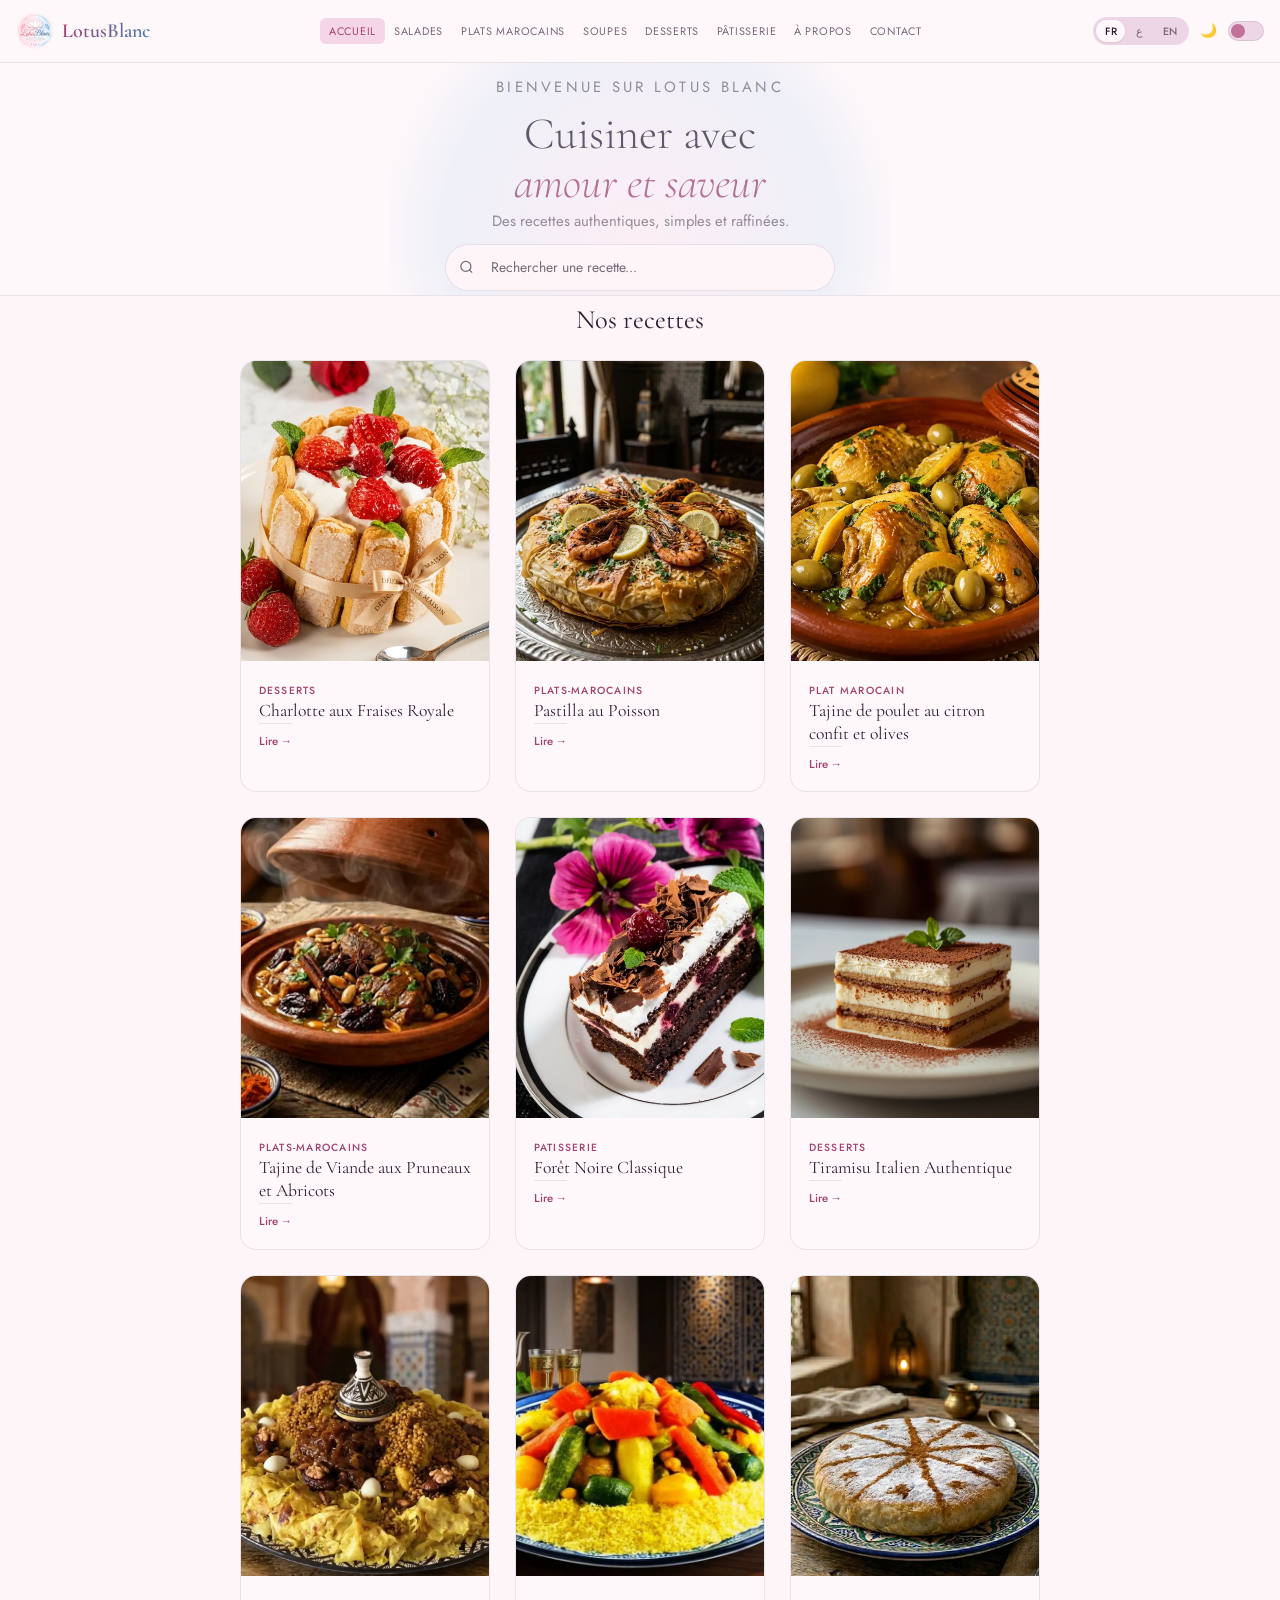
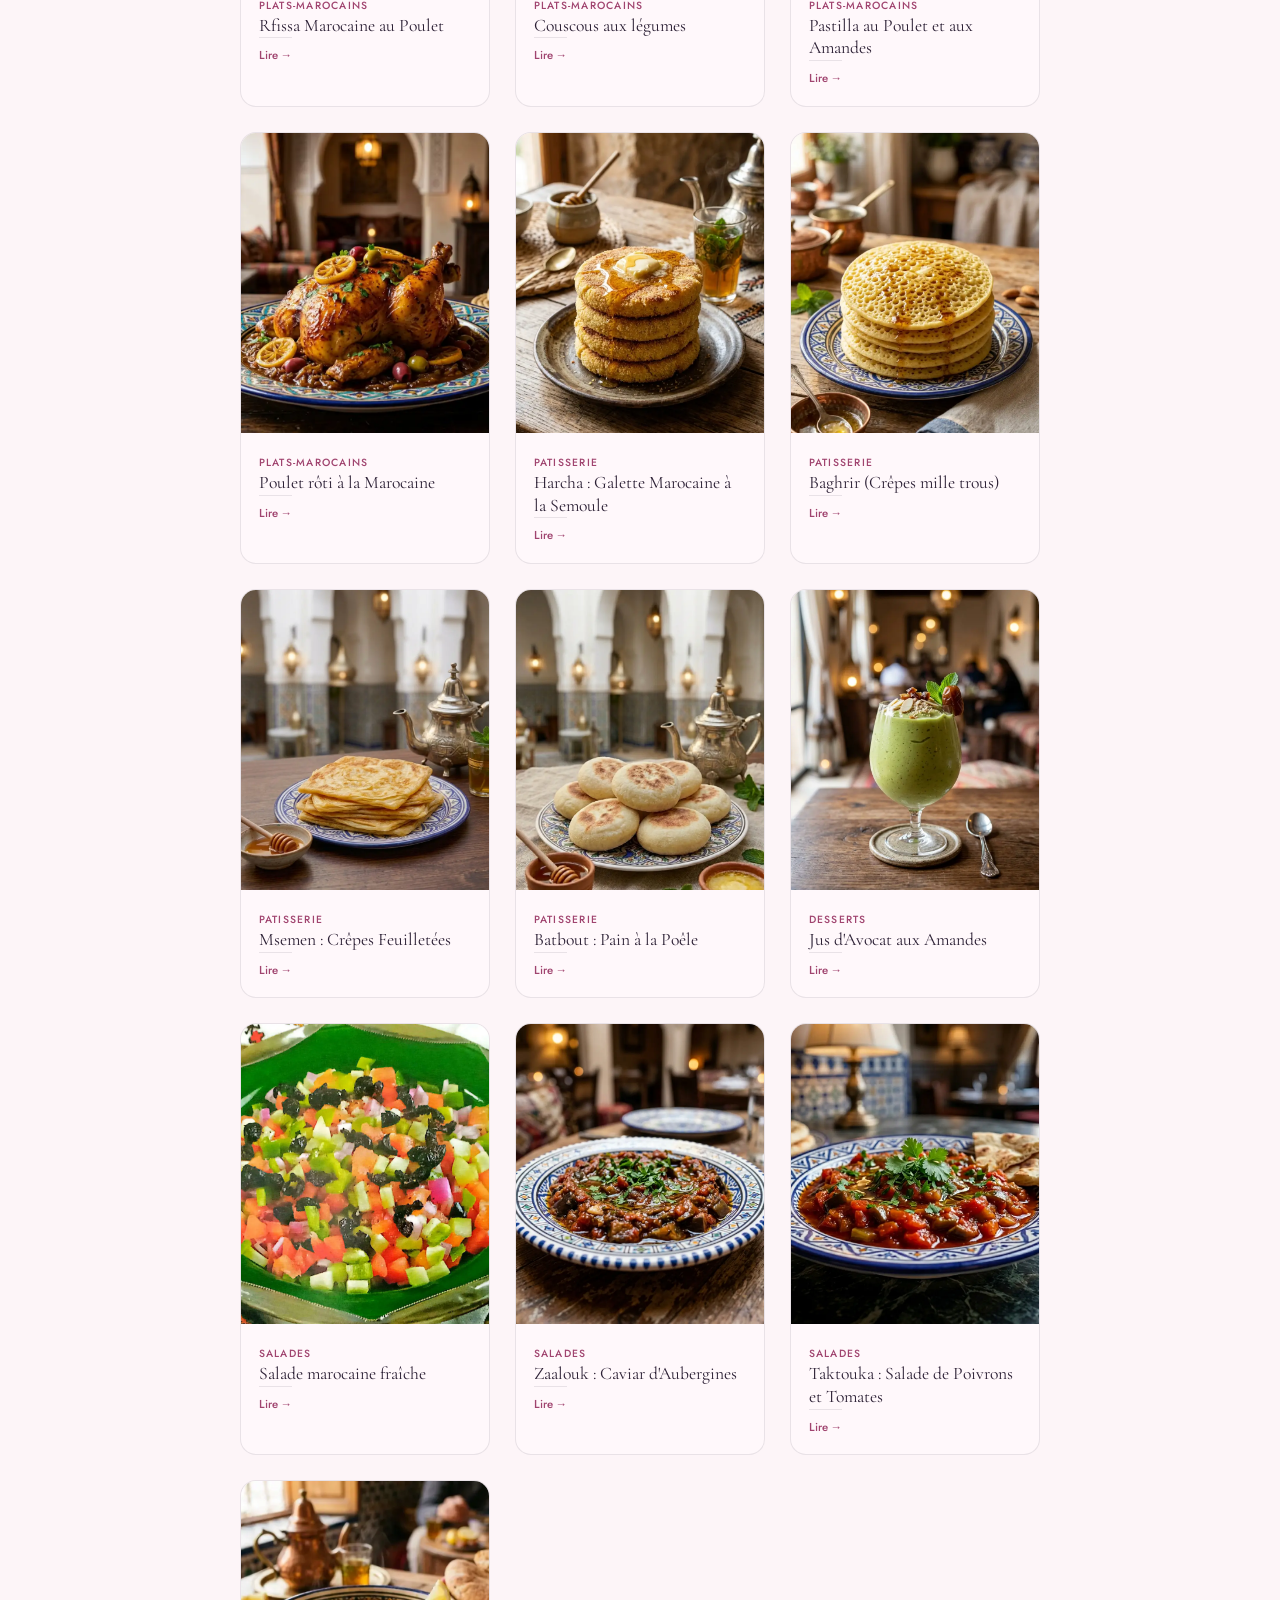
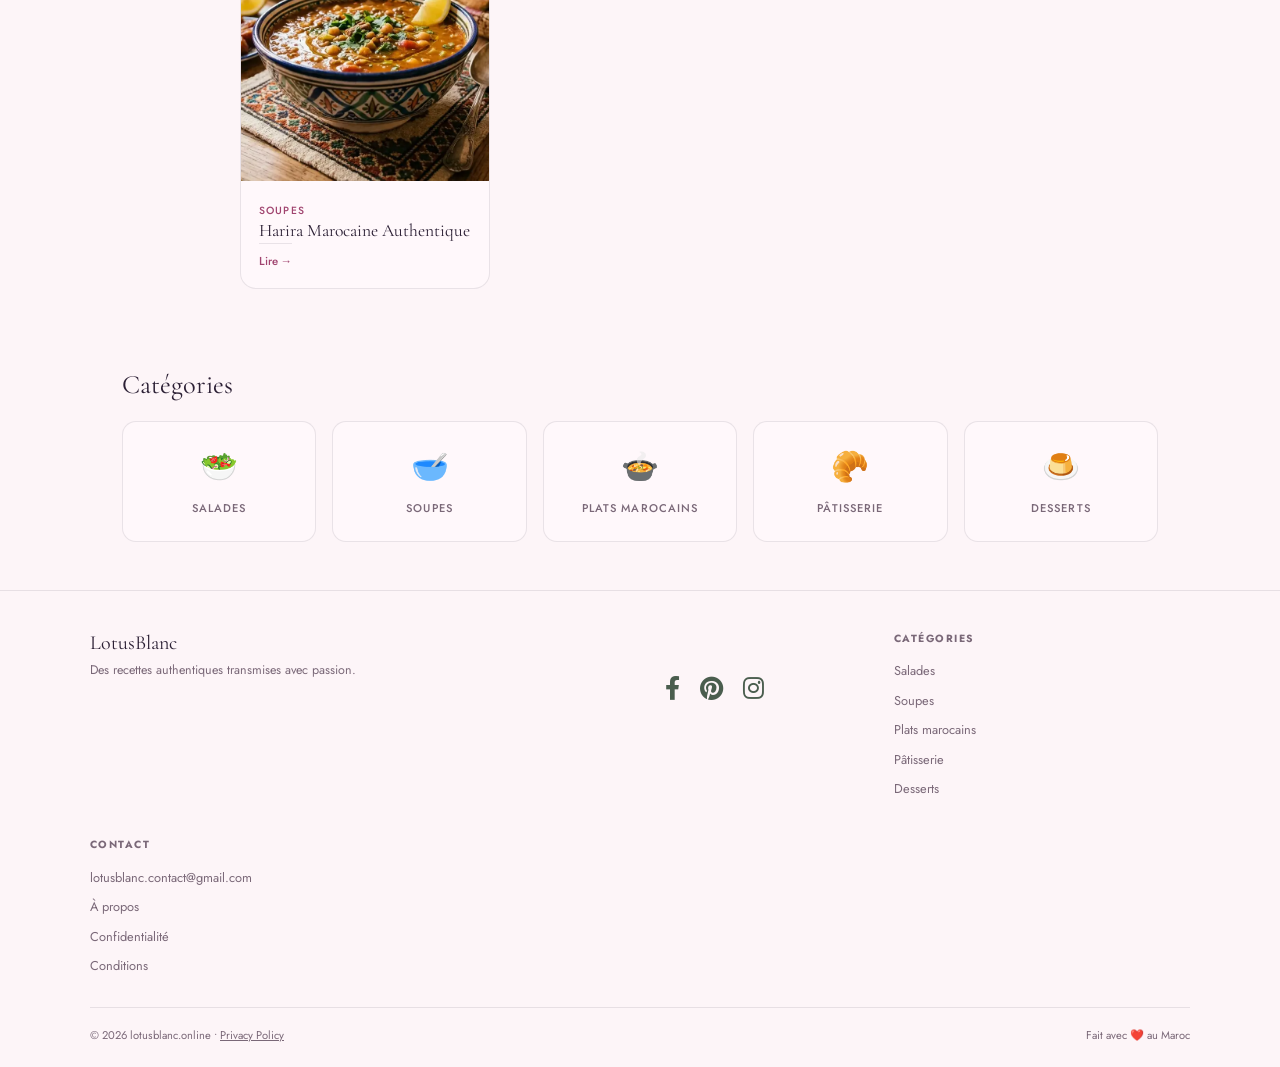
==== index.html @ 6f149c93 "Update index.html" ====
<!DOCTYPE html>
<html lang="fr" data-theme="light" dir="ltr">
<head>
    <meta charset="UTF-8"/>
    <meta name="viewport" content="width=device-width, initial-scale=1.0"/>
    <script async src="https://pagead2.googlesyndication.com/pagead/js/adsbygoogle.js?client=ca-pub-3397433681970345"
     crossorigin="anonymous"></script>
    <title>Recettes Marocaines — Lotus Blanc</title>
    <meta name="google-site-verification" content="aPFOJTKQvkj1MSSjcroBan4xgwFbmGJDCRDD2Rv46A0" />
     <meta name="facebook-domain-verification" content="nqd4lw0if4elaslecgtk9gpojhpq72" />
   
    <meta name="p:domain_verify" content="af4a4e0e0920bd1a32e67c95ecd6333c"/>
    <meta name="description" content="Découvrez les meilleures recettes marocaines et internationales sur Lotus Blanc. Des pâtisseries fines, des plats traditionnels et des desserts gourmands étape par étape."/>
    <meta name="robots" content="index, follow"/>
    <link rel="canonical" href="https://lotusblanc.online/"/>

    <link rel="stylesheet" href="https://cdnjs.cloudflare.com/ajax/libs/font-awesome/6.0.0/css/all.min.css">
    <link href="https://fonts.googleapis.com/css2?family=Cormorant+Garamond:ital,wght@0,300;0,400;0,600;1,300;1,400&family=Jost:wght@300;400;500&display=swap" rel="stylesheet">

    <style>
@import url('https://fonts.googleapis.com/css2?family=Cormorant+Garamond:ital,wght@0,300;0,400;0,600;1,300;1,400&family=Jost:wght@300;400;500&display=swap');
/* 2. كود الـ Scrollbar (زيدي هاد الجزء هنا) */
::-webkit-scrollbar {
    width: 10px;
}

::-webkit-scrollbar-track {
    background: #FDF5F8; /* استعملت اللون الكريمي مباشرة */
}

::-webkit-scrollbar-thumb {
    background: #F5D6E6; /* لون الـ sage-light الوردي */
    border-radius: 10px;
    border: 2px solid #FDF5F8;
}

::-webkit-scrollbar-thumb:hover {
    background: #C0729A; /* لون الـ sage الوردي ملي كنقيسوه */
}
        
.articles-grid {
    display: grid !important;
    /* كيجيب العناصر لوسط السطر */
    justify-content: center !important; 
    
    /* كيخلي الوصفات ياخدو قياس محدد (مثلا 250px) ومايفوتوهش */
    grid-template-columns: repeat(auto-fit, 250px) !important; 
    
    gap: 25px !important;
    max-width: 1200px !important;
    margin: 40px auto !important;
    padding: 0 20px !important;
}

/* ضروري توحدي قياس الصور باش ما تجيش وحدة كبر من وحدة وتخسر السطر */
.art-img {
    height: 300px !important; /* صغرنا الطول شوية باش يجي المنظر متناسق */
    width: 100% !important;
}
    *,*::before,*::after{box-sizing:border-box;margin:0;padding:0}
  

:root{--cream:#FDF5F8;--warm-white:#FFF8FB;--card-bg:#FFF8FB;--sage:#C0729A;--sage-light:#F5D6E6;--sage-dark:#A0446F;--gold:#4A7FB5;--gold-light:#C8DDEF;--charcoal:#2C2035;--muted:#7A6878;--border:rgba(44,32,53,0.10);--header-bg:#FFF8FB;--body-bg:#FDF5F8;--toggle-bg:#EDD6E5;}
[data-theme="dark"]{--cream:#1A1520;--warm-white:#221828;--card-bg:#221828;--sage:#C0729A;--sage-light:#4A1F35;--sage-dark:#E090B8;--gold:#6A9FD5;--gold-light:#1A3550;--charcoal:#F5EEF8;--muted:#B09AB8;--border:rgba(245,238,248,0.10);--header-bg:#160F1C;--body-bg:#1A1520;--toggle-bg:#3A2545;}
html{scroll-behavior:smooth}
body{font-family:'Jost',sans-serif;background:var(--body-bg);color:var(--charcoal);min-height:100vh;transition:background .3s,color .3s}

/* HEADER */
header {
    background: var(--header-bg);
    border-bottom: 1px solid var(--border);
    padding: 0 1rem; /* نقصنا شوية من الجناب */
    position: sticky;
    top: 0;
    z-index: 200;
    transition: background .3s;
    width: 100%; /* ضروري باش يعرف قياس الشاشة */
    box-sizing: border-box; /* باش الـ padding ما يخرجش الهيدر لبرة */
}

nav {
    max-width: 100%; /* بدلي 1400px لـ 100% في الموبايل */
    margin: 0 auto;
    display: flex;
    align-items: center;
    height: 62px;
    justify-content: space-between;
}.logo-wrap{display:flex;align-items:center;gap:8px;text-decoration:none;flex-shrink:0;margin-right:.5rem}
.logo-img{width:38px;height:38px;border-radius:50%;object-fit:cover;flex-shrink:0}
.logo-text{font-family:'Cormorant Garamond',serif;font-size:1.25rem;font-weight:600;background:linear-gradient(90deg,#A0446F,#4A7FB5);-webkit-background-clip:text;-webkit-text-fill-color:transparent;background-clip:text;white-space:nowrap}

.nav-links{display:flex;gap:0;list-style:none;flex:1;justify-content:center;flex-wrap:nowrap}
.nav-links li a{font-size:.68rem;font-weight:400;letter-spacing:.07em;text-transform:uppercase;color:var(--muted);text-decoration:none;padding:.32rem .55rem;border-radius:6px;white-space:nowrap;display:block;transition:color .2s,background .2s}
.nav-links li a:hover,.nav-links li a.active-nav{color:var(--sage-dark);background:var(--sage-light)}

.header-right {
    display: flex;
    align-items: center;
    gap: 8px;
    flex-shrink: 0;
    margin-left: auto;
}

.lang-switcher{display:flex;align-items:center;gap:2px;background:var(--toggle-bg);border-radius:50px;padding:3px;flex-shrink:0}
.lang-btn{font-size:.66rem;font-weight:500;padding:.22rem .55rem;border-radius:50px;border:none;background:transparent;color:var(--muted);cursor:pointer;font-family:'Jost',sans-serif;transition:background .2s,color .2s}
.lang-btn.active{background:var(--card-bg);color:var(--charcoal);box-shadow:0 1px 3px rgba(0,0,0,.08)}

.dark-btn{background:none;border:none;cursor:pointer;font-size:.85rem;line-height:1;padding:.2rem;flex-shrink:0}
.toggle{width:36px;height:20px;background:var(--toggle-bg);border-radius:50px;border:1px solid var(--border);cursor:pointer;position:relative;transition:background .3s;flex-shrink:0}
.toggle::after{content:'';position:absolute;top:2px;left:2px;width:14px;height:14px;border-radius:50%;background:var(--sage);transition:transform .3s}
[data-theme="dark"] .toggle::after{transform:translateX(16px)}

/* الـ Hamburger كيكون مخفي في الشاشة الكبيرة */
.hamburger{display:none;flex-direction:column;gap:4px;cursor:pointer;background:none;border:none;padding:5px;border-radius:6px;flex-shrink:0}
.hamburger span{display:block;width:20px;height:2px;background:var(--charcoal);border-radius:2px;transition:all .25s}
.hamburger.open span:nth-child(1){transform:rotate(45deg) translate(4px,4px)}
.hamburger.open span:nth-child(2){opacity:0;transform:scaleX(0)}
.hamburger.open span:nth-child(3){transform:rotate(-45deg) translate(4px,-4px)}

.mobile-menu{display:none;flex-direction:column;background:var(--header-bg);border-top:1px solid var(--border);padding:.4rem 1.2rem .8rem;transition:background .3s}
.mobile-menu.open{display:flex}
.mobile-menu a {
    font-size: .8rem;
    letter-spacing: .08em;
    text-transform: uppercase;
    color: var(--muted);
    text-decoration: none;
    padding: .65rem 0;
    border-bottom: 1px solid var(--border);
    transition: color .2s;
    text-align: right; 
}
.mobile-menu a:last-child{border-bottom:none}
.mobile-menu a:hover{color:var(--charcoal)}

/* الترتيب ديال الموبايل */
@media(max-width:960px) {
    /* 1. تصغير اللوغو باش نخليو البلاصة */
    .logo-text {
        font-size: 1rem !important; /* نقصناه من 1.25 لـ 1.0 */
    }
    .logo-img {
        width: 30px !important; /* صغرنا الصورة شوية */
        height: 30px !important;
    }

    /* 2. إخفاء الروابط القديمة */
    .nav-links { display: none !important; }

    /* 3. جمع اللغات والمنيو في اليمين بلا زحام */
    .header-right {
        display: flex !important;
        align-items: center;
        gap: 5px; /* مسافة صغيرة بزاف */
        margin-left: auto;
        padding-right: 10px; /* باش ما يخرجش المنيو لبرة */
    }

    /* 4. إظهار اللغات والمنيو */
    .lang-switcher { 
        display: flex !important; 
        transform: scale(0.8); /* تصغير أزرار اللغات */
    }

    .hamburger { 
        display: flex !important; 
        margin-left: 2px;
    }
}
/* GENERAL */
.page-wrap {
    padding-top: 1rem !important; /* قربنا الكارطونات من الهيرو */
    margin-top: 0 !important;
}.breadcrumb{font-size:.75rem;color:var(--muted);margin-bottom:1.5rem}
.breadcrumb a{color:var(--sage-dark);text-decoration:none}
.page-header{margin-bottom:2.5rem;padding-bottom:1.2rem;border-bottom:1px solid var(--border)}
.page-eyebrow{font-size:.68rem;letter-spacing:.2em;text-transform:uppercase;color:var(--sage-dark);margin-bottom:.4rem}
.page-title{font-family:'Cormorant Garamond',serif;font-size:clamp(2rem,5vw,3rem);font-weight:300;color:var(--charcoal)}
.page-title em{font-style:italic;color:var(--sage-dark)}
.section-title{font-family:'Cormorant Garamond',serif;font-size:1.65rem;font-weight:400;color:var(--charcoal)}
.section-eyebrow{font-size:.68rem;letter-spacing:.18em;text-transform:uppercase;color:var(--sage-dark);margin-bottom:.3rem}
.see-all{font-size:.75rem;letter-spacing:.1em;text-transform:uppercase;color:var(--sage-dark);text-decoration:none;font-weight:500}

/* ARTICLES GRID */
.articles-grid{display:grid;grid-template-columns:repeat(4,1fr);gap:1.5rem;padding: 0rem 5% 2rem !important;margin-top: 20px !important;}
.article-card{background:var(--card-bg);border:1px solid var(--border);border-radius:16px;overflow:hidden;cursor:pointer;transition:transform .2s,border-color .2s,background .3s;text-decoration:none;color:inherit;display:block}
.article-card:hover{transform:translateY(-3px);border-color:var(--sage)}
.art-img{height:175px;display:flex;align-items:center;justify-content:center;font-size:3.5rem;overflow:hidden;background:var(--sage-light)}
.art-img img{width:100%;height:100%;object-fit:cover}
.art-body{padding:1rem 1.1rem 1.1rem;display:flex;flex-direction:column;gap:.3rem}
.art-cat{font-size:.65rem;letter-spacing:.12em;text-transform:uppercase;color:var(--sage-dark);font-weight:500}
.art-title{font-family:'Cormorant Garamond',serif;font-size:1.1rem;font-weight:400;color:var(--charcoal);line-height:1.3;flex:1}
.art-lire{font-size:.72rem;color:var(--sage-dark);font-weight:500;margin-top:.4rem;padding-top:.55rem;border-top:1px solid var(--border)}
.art-coming{opacity:.35;cursor:default;pointer-events:none}
.featured-article{grid-row:1/3;grid-column:1}
.featured-article .art-img{height:250px}
.featured-article .art-title{font-size:1.4rem}
.empty-state{text-align:center;padding:4rem 2rem;color:var(--muted);font-size:.9rem;grid-column:1/-1}
.empty-state .empty-icon{font-size:3rem;margin-bottom:1rem;display:block}

/* AD */
.ad-banner-wrap{max-width:1100px;margin:2rem auto 0;padding:0 2rem}
.ad-zone{background:var(--card-bg);border:1px dashed var(--border);border-radius:12px;display:flex;align-items:center;justify-content:center;color:var(--muted);font-size:.72rem;letter-spacing:.08em;text-transform:uppercase;height:90px;width:100%;transition:background .3s}

/* CATEGORIES */
.categories{max-width:1100px;margin:3rem auto;padding:0 2rem}
.cat-grid{display:grid;grid-template-columns:repeat(5,1fr);gap:1rem;margin-top:1.2rem}
.cat-card{background:var(--card-bg);border:1px solid var(--border);border-radius:14px;padding:1.4rem 1rem;text-align:center;cursor:pointer;transition:border-color .2s,transform .2s,background .3s;text-decoration:none;color:inherit;display:block}
.cat-card:hover{border-color:var(--sage);transform:translateY(-2px)}
.cat-icon{font-size:1.9rem;margin-bottom:.45rem;display:block}
.cat-name{font-size:.7rem;letter-spacing:.1em;text-transform:uppercase;color:var(--muted);font-weight:500}

/* HERO */
.hero {
    background: var(--warm-white);
    /* نقصنا الـ padding التحتاني من 1.5rem لـ 0.5rem */
    padding: 0.8rem 1rem 0.3rem !important; 
    text-align: center;
    border-bottom: 1px solid var(--border);
    position: relative;
    overflow: hidden;
    transition: background .3s;
}
    .hero + div h2, .hero + div {
      text-align: center !important;
            margin-top: 0.5rem !important;
            margin-bottom: 0.5rem !important;
        }
        h2 {
            margin-top: 10px !important;
            margin-bottom: 10px !important;
        }
.hero::before{content:'';position:absolute;top:-80px;left:50%;transform:translateX(-50%);width:500px;height:500px;background:radial-gradient(circle,#F5D6E6 0%,#C8DDEF 55%,transparent 75%);opacity:.3;pointer-events:none}
.hero-eyebrow{font-size:.7rem;letter-spacing:.22em;text-transform:uppercase;color:var(--sage-dark);margin-bottom:0.6rem;display:flex;align-items:center;justify-content:center;gap:10px}
.hero-eyebrow::before,.hero-eyebrow::after{content:'';width:28px;height:1px;background:var(--sage);opacity:.5}
.hero h1{font-family:'Cormorant Garamond',serif;font-size:clamp(1.8rem,5vw,2.8rem);font-weight:300;line-height:1.1;color:var(--charcoal);margin-bottom:0.3rem}
.hero h1 em{font-style:italic;color:var(--sage-dark)}
.hero>p {
    font-size: .93rem;
    color: var(--muted);
    max-width: 460px;
    /* 0.2rem للفوق، auto للجناب باش يبقى في الوسط، و 0.8rem للتحت */
    margin: 0.2rem auto 0.8rem !important; 
    line-height: 1.2;
    text-align: center; /* هادي كتأكد أن النص لداخل ممركز */
    display: block; /* هادي كتأكد أن الـ margin auto غتخدم */
}
    .search-wrap{max-width:390px;margin:0 auto !important;position:relative}
.search-wrap input{width:100%;padding:.78rem 1.2rem .78rem 2.8rem;border:1px solid var(--border);border-radius:50px;background:var(--body-bg);font-family:'Jost',sans-serif;font-size:.87rem;color:var(--charcoal);outline:none;transition:border-color .2s,background .3s}
.search-wrap input:focus{border-color:var(--sage);box-shadow:0 0 0 3px rgba(192,114,154,.12)}
.search-wrap input::placeholder{color:var(--muted)}
.search-icon{position:absolute;left:.9rem;top:50%;transform:translateY(-50%);color:var(--muted)}

/* NEWSLETTER */
.newsletter{background:var(--sage-dark);padding:3.5rem 2rem;text-align:center;margin-top:3rem}
.newsletter h2{font-family:'Cormorant Garamond',serif;font-size:1.9rem;font-weight:300;color:white;margin-bottom:.5rem}
.newsletter p{font-size:.85rem;color:rgba(255,255,255,.65);margin-bottom:1.3rem}
.nl-form{display:flex;gap:.7rem;max-width:380px;margin:0 auto}
.nl-form input{flex:1;padding:.7rem 1.1rem;border:1px solid rgba(255,255,255,.25);border-radius:50px;background:rgba(255,255,255,.1);color:white;font-family:'Jost',sans-serif;font-size:.82rem;outline:none}
.nl-form input::placeholder{color:rgba(255,255,255,.5)}
.nl-form button{padding:.7rem 1.3rem;background:var(--gold);color:white;border:none;border-radius:50px;font-family:'Jost',sans-serif;font-size:.78rem;font-weight:500;letter-spacing:.08em;text-transform:uppercase;cursor:pointer;white-space:nowrap;transition:opacity .2s}
.nl-form button:hover{opacity:.85}

/* RECIPE PAGE */
.recipe-wrap{max-width:880px;margin:0 auto;padding:2rem 2rem 5rem}
.back-btn{display:inline-flex;align-items:center;gap:6px;font-size:.75rem;letter-spacing:.08em;text-transform:uppercase;color:var(--muted);cursor:pointer;border:none;background:none;font-family:'Jost',sans-serif;padding:0;margin-bottom:2rem;transition:color .2s;text-decoration:none}
.back-btn:hover{color:var(--charcoal)}
.recipe-hero{display:grid;grid-template-columns:1fr 1fr;gap:2.5rem;margin-bottom:2.5rem;align-items:center}
.recipe-hero-img{border-radius:18px;overflow:hidden;border:1px solid var(--border);aspect-ratio:1;background:var(--sage-light);display:flex;align-items:center;justify-content:center;font-size:5rem}
.recipe-hero-img img{width:100%;height:100%;object-fit:cover}
.badge{display:inline-block;font-size:.65rem;letter-spacing:.14em;text-transform:uppercase;background:var(--sage-light);color:var(--sage-dark);padding:.26rem .75rem;border-radius:50px;margin-bottom:.75rem;font-weight:500}
.recipe-hero-info h1{font-family:'Cormorant Garamond',serif;font-size:2.1rem;font-weight:400;line-height:1.15;color:var(--charcoal);margin-bottom:.8rem}
.recipe-hero-info>p{font-size:.87rem;color:var(--muted);line-height:1.7;margin-bottom:1.3rem}
.recipe-stats{display:grid;grid-template-columns:repeat(4,1fr);background:var(--card-bg);border:1px solid var(--border);border-radius:13px;padding:.9rem;transition:background .3s}
.stat{text-align:center;padding:.35rem 0}
.stat+.stat{border-left:1px solid var(--border)}
.stat-val{display:block;font-family:'Cormorant Garamond',serif;font-size:1.3rem;color:var(--charcoal);line-height:1.2}
.stat-label{font-size:.6rem;letter-spacing:.1em;text-transform:uppercase;color:var(--muted)}
.recipe-body{display:grid;grid-template-columns:240px 1fr;gap:2.5rem;margin-top:2.5rem}
.ingredients-panel{background:var(--card-bg);border:1px solid var(--border);border-radius:15px;padding:1.3rem;height:fit-content;position:sticky;top:78px;transition:background .3s}
.panel-title{font-family:'Cormorant Garamond',serif;font-size:1.2rem;font-weight:400;color:var(--charcoal);margin-bottom:.8rem;padding-bottom:.6rem;border-bottom:1px solid var(--border)}
.ingredient-list{list-style:none}
.ingredient-item{display:flex;align-items:flex-start;padding:.42rem 0;border-bottom:1px solid var(--border);gap:.4rem;font-size:.82rem;color:var(--charcoal)}
.ingredient-item:last-child{border-bottom:none}
.ingredient-item::before{content:'•';color:var(--sage);flex-shrink:0}
.steps-title{font-family:'Cormorant Garamond',serif;font-size:1.35rem;font-weight:400;color:var(--charcoal);margin-bottom:1.2rem;padding-bottom:.6rem;border-bottom:1px solid var(--border)}
.step{display:flex;gap:1rem;margin-bottom:1.5rem}
.step-num{width:27px;height:27px;border-radius:50%;background:var(--sage);color:white;font-size:.75rem;font-weight:500;display:flex;align-items:center;justify-content:center;flex-shrink:0;margin-top:.1rem}
.step-text{font-size:.85rem;color:var(--muted);line-height:1.75;padding-top:.05rem}
.tips-section{margin-top:1.8rem;padding:1.3rem;background:var(--card-bg);border:1px solid var(--border);border-radius:13px;transition:background .3s}
.tips-section h3{font-family:'Cormorant Garamond',serif;font-size:1.2rem;font-weight:400;color:var(--charcoal);margin-bottom:.8rem}
.tips-section ul{list-style:none}
.tips-section li{font-size:.82rem;color:var(--muted);padding:.35rem 0 .35rem 1rem;position:relative;line-height:1.6}
.tips-section li::before{content:'✦';position:absolute;left:0;color:var(--gold);font-size:.55rem;top:.5rem}

/* ABOUT */
.about-wrap{max-width:860px;margin:0 auto;padding:2rem 2rem 5rem}
.about-hero{display:grid;grid-template-columns:1fr 1.6fr;gap:3rem;align-items:center;margin-bottom:3rem;padding-bottom:3rem;border-bottom:1px solid var(--border)}
.about-img{width:100%;aspect-ratio:1;border-radius:50%;background:linear-gradient(135deg,var(--sage-light),var(--gold-light));display:flex;align-items:center;justify-content:center;font-size:5rem;border:3px solid var(--border);position:relative}
.about-img-badge{position:absolute;bottom:8px;right:8px;background:var(--sage-dark);color:white;font-size:.65rem;letter-spacing:.1em;text-transform:uppercase;padding:.32rem .7rem;border-radius:50px;font-weight:500}
.about-intro h1{font-family:'Cormorant Garamond',serif;font-size:2.4rem;font-weight:300;line-height:1.15;color:var(--charcoal);margin-bottom:.9rem}
.about-intro h1 em{font-style:italic;color:var(--sage-dark)}
.about-intro>p{font-size:.88rem;color:var(--muted);line-height:1.8;margin-bottom:.8rem}
.about-stats{display:flex;gap:2rem;margin-top:1.2rem}
.about-stat-num{display:block;font-family:'Cormorant Garamond',serif;font-size:2rem;font-weight:400;color:var(--sage-dark);line-height:1}
.about-stat-label{font-size:.68rem;letter-spacing:.1em;text-transform:uppercase;color:var(--muted)}
.about-section{margin-bottom:2.5rem}
.about-section-title{font-family:'Cormorant Garamond',serif;font-size:1.65rem;font-weight:400;color:var(--charcoal);margin-bottom:.9rem;padding-bottom:.55rem;border-bottom:1px solid var(--border)}
.about-section p{font-size:.88rem;color:var(--muted);line-height:1.85;margin-bottom:.8rem}
.values-grid{display:grid;grid-template-columns:repeat(3,1fr);gap:1rem;margin-top:1.2rem}
.value-card{background:var(--card-bg);border:1px solid var(--border);border-radius:13px;padding:1.3rem 1rem;text-align:center;transition:background .3s}
.value-icon{font-size:1.8rem;margin-bottom:.5rem;display:block}
.value-title{font-family:'Cormorant Garamond',serif;font-size:1rem;font-weight:400;color:var(--charcoal);margin-bottom:.3rem}
.value-desc{font-size:.75rem;color:var(--muted);line-height:1.5}
.contact-box{background:var(--card-bg);border:1px solid var(--border);border-radius:15px;padding:1.8rem;text-align:center;transition:background .3s}
.contact-box h3{font-family:'Cormorant Garamond',serif;font-size:1.45rem;font-weight:400;color:var(--charcoal);margin-bottom:.4rem}
.contact-box p{font-size:.85rem;color:var(--muted);margin-bottom:1.2rem}
.contact-link{display:inline-flex;align-items:center;gap:.5rem;padding:.6rem 1.3rem;border:1px solid var(--border);border-radius:50px;font-size:.8rem;color:var(--charcoal);text-decoration:none;background:var(--body-bg);transition:border-color .2s,background .2s}
.contact-link:hover{border-color:var(--sage);background:var(--sage-light);color:var(--sage-dark)}

/* FOOTER - النسخة المتوافقة مع الـ Dark Mode */
footer {
    background: var(--body-bg); /* غيتبع لون الموقع (أبيض في العادي، غامق في الدارك) */
    padding: 2.5rem 2rem 1.5rem;
    margin-top: auto;
    border-top: 1px solid var(--border);
    transition: background .3s, border-color .3s;
}

.footer-inner {
    max-width: 1100px;
    margin: 0 auto;
    display: grid;
    grid-template-columns: 1.5fr 1fr 1fr;
    gap: 2rem;
    padding-bottom: 1.5rem;
    border-bottom: 1px solid var(--border);
}

.footer-brand-name {
    font-family: 'Cormorant Garamond', serif;
    font-size: 1.25rem;
    color: var(--charcoal); /* اللون الأساسي للنصوص عندك */
    display: block;
    margin-bottom: .4rem;
}

.footer-brand p {
    font-size: .78rem;
    color: var(--muted); /* اللون الباهت للنصوص */
    line-height: 1.6;
}

.footer-col h4 {
    font-size: .65rem;
    letter-spacing: .14em;
    text-transform: uppercase;
    color: var(--muted);
    margin-bottom: .8rem;
}

.footer-col ul {
    list-style: none;
    padding: 0;
}

.footer-col li {
    margin-bottom: .4rem;
}

.footer-col a {
    font-size: .8rem;
    color: var(--muted);
    text-decoration: none;
    transition: color .2s;
}

.footer-col a:hover {
    color: var(--sage-dark); /* لون الهوية عند التمرير */
}

.footer-bottom {
    max-width: 1100px;
    margin: 1.2rem auto 0;
    display: flex;
    justify-content: space-between;
    font-size: .7rem;
    color: var(--muted);
}

/* تعديل للموبايل باش يجي مقاد */
@media (max-width: 768px) {
    .footer-inner {
        grid-template-columns: 1fr;
        gap: 1.5rem;
        text-align: center;
    }
    .footer-bottom {
        flex-direction: column;
        gap: 10px;
        text-align: center;
    }
}
/* RESPONSIVE */

/* 1. للموبايل والتابليت (أقل من 800px) */
@media(max-width:800px){
  .recipe-hero, .recipe-body, .about-hero, .footer-inner { grid-template-columns: 1fr; }
  .ingredients-panel { position: static; }
  .recipe-stats { grid-template-columns: repeat(1fr); }
  .values-grid { grid-template-columns: 1fr 1fr; }
  .footer-bottom { flex-direction: column; gap: .4rem; text-align: center; }
  .nl-form { flex-direction: column; }
  
  /* الوصفات: وصفة وحدة في السطر وطويلة */
  .articles-grid {
      grid-template-columns: 1fr !important;
      gap: 1.5rem !important;
  }
  .featured-article {
      grid-row: auto !important;
      grid-column: 1 !important;
  }
  .art-img {
      height: 300px !important; /* طول كبير للوصفات في التابلت */
      object-fit: cover !important;
  }

  /* الكاتيكوري: 2 في السطر */
  .cat-grid {
      grid-template-columns: repeat(1, 1fr) !important;
      gap: 10px !important;
  }
  .cat-card img, .cat-img { 
      height: 300px !important; 
      object-fit: cover !important;
  }
}

/* 2. للموبايل الصغير (أقل من 500px) - التعديلات النهائية */
@media(max-width:500px) {
   /* كبرنا السطر باش يهز التصويرة الطويلة */
    .articles-grid {
        grid-template-columns: 1fr !important; 
        grid-auto-rows: auto !important; /* كيخلي السطر يتجبد على حساب التصويرة */
        gap: 2rem !important; 
    }

   /* فرض الطول على تصاور الوصفات */
    .art-img {
        height: 350px !important; /* جربي 350px باش يبان ليك الفرق مزيان */
        min-height: 350px !important; /* باش نفرضو عليها ماتصغارش */
        width: 100% !important;
        object-fit: cover !important;
    }
  /* الكاتيكوري: نكبرو حتى الـ Grid ديالهم */
    .cat-grid {
        grid-template-columns: repeat(2, 1fr) !important;
        grid-auto-rows: min-content !important; 
        gap: 15px !important;
    }
   /* فرض الطول على تصاور الكاتيكوري */
    .cat-card img, .cat-img { 
        height: 300px !important; 
        min-height: 300px !important;
        width: 100% !important;
        object-fit: cover !important;
    }

    /* سنطرة العنوان */
    .section-title {
        text-align: center !important;
        width: 100% !important;
        display: block !important;
        margin: 0 auto 10px auto !important;
    }
}
    /* هاد الجزء هو اللي كتحط فيه كود CSS */
        
        .social-links {
            display: flex;
            justify-content: center;
            gap: 20px;
            padding: 20px;
            margin-top: 20px;
        }

        .social-icon {
            color: #4A5D4E; /* لون Lotus Blanc الأخضر */
            font-size: 24px;
            transition: transform 0.3s ease, color 0.3s ease;
            text-decoration: none;
        }

[data-theme="dark"] .social-icon {
    color: var(--muted); /* غيستعمل اللون الباهت اللي ديجا معرف عندك في الدارك مود */
}
        .social-icon:hover {
            color: #c19a6b; /* كيتغير اللون ملي كتحط السهم */
            transform: translateY(-3px);
        }
        [data-theme="dark"] .social-icon:hover {
    color: var(--sage); /* غيولي اللون وردي مالي تقيسو في الدارك مود */
}
    </style>
  </head>
<body>
<header>
  <nav>
    <a class="logo-wrap" href="index.html"><img src="photos/logo.png" alt="Lotus Blanc" class="logo-img"/><span class="logo-text">LotusBlanc</span></a>
    <ul class="nav-links"><li><a href="index.html" class="active-nav" data-fr="Accueil" data-ar="الرئيسية" data-en="Home">Accueil</a></li><li><a href="salades.html" data-fr="Salades" data-ar="سلطات" data-en="Salads">Salades</a></li><li><a href="plats-marocains.html" data-fr="Plats marocains" data-ar="أطباق مغربية" data-en="Moroccan">Plats marocains</a></li><li><a href="soupes.html" data-fr="Soupes" data-ar="شوربات" data-en="Soups">Soupes</a></li><li><a href="desserts.html" data-fr="Desserts" data-ar="تحلية" data-en="Desserts">Desserts</a></li><li><a href="patisserie.html" data-fr="Pâtisserie" data-ar="حلويات" data-en="Pastry">Pâtisserie</a></li><li><a href="about.html" data-fr="À propos" data-ar="من نحن" data-en="About">À propos</a></li><li><a href="mailto:lotusblanc.contact@gmail.com" data-fr="Contact" data-ar="تواصل" data-en="Contact">Contact</a></li></ul>
    <div class="header-right">
      <div class="lang-switcher">
        <button class="lang-btn active" onclick="setLang('fr')">FR</button>
        <button class="lang-btn" onclick="setLang('ar')">ع</button>
        <button class="lang-btn" onclick="setLang('en')">EN</button>
      </div>
      <span id="toggle-icon" class="dark-btn" onclick="toggleTheme()">🌙</span>
      <div class="toggle" onclick="toggleTheme()"></div>
      <button class="hamburger" id="hamburger" onclick="toggleMenu()"><span></span><span></span><span></span></button>
    </div>
    <!-- هادا HTML كيتحط وسط الـ body -->
  
</nav>
  </nav>
  <div class="mobile-menu" id="mobile-menu"><a href="index.html" data-fr="Accueil" data-ar="الرئيسية" data-en="Home">Accueil</a><a href="salades.html" data-fr="Salades" data-ar="سلطات" data-en="Salads">Salades</a><a href="plats-marocains.html" data-fr="Plats marocains" data-ar="أطباق مغربية" data-en="Moroccan">Plats marocains</a><a href="soupes.html" data-fr="Soupes" data-ar="شوربات" data-en="Soups">Soupes</a><a href="desserts.html" data-fr="Desserts" data-ar="تحلية" data-en="Desserts">Desserts</a><a href="patisserie.html" data-fr="Pâtisserie" data-ar="حلويات" data-en="Pastry">Pâtisserie</a><a href="about.html" data-fr="À propos" data-ar="من نحن" data-en="About">À propos</a><a href="mailto:lotusblanc.contact@gmail.com" data-fr="Contact" data-ar="تواصل" data-en="Contact">Contact</a></div>
</header>
    
<section class="hero">
  <p class="hero-eyebrow" data-fr="Bienvenue sur Lotus Blanc" data-ar="مرحباً بكم في لوتس بلان" data-en="Welcome to Lotus Blanc">Bienvenue sur Lotus Blanc</p>
  <h1><span data-fr="Cuisiner avec" data-ar="الطبخ" data-en="Cooking with">Cuisiner avec</span><br/><em data-fr="amour et saveur" data-ar="بحب وشهية" data-en="love and flavor">amour et saveur</em></h1>
  <p data-fr="Des recettes authentiques, simples et raffinées." data-ar="وصفات أصيلة وبسيطة." data-en="Authentic and simple recipes.">Des recettes authentiques, simples et raffinées.</p>
  <div class="search-wrap">
    <svg class="search-icon" width="15" height="15" viewBox="0 0 24 24" fill="none" stroke="currentColor" stroke-width="2"><circle cx="11" cy="11" r="8"/><path d="m21 21-4.35-4.35"/></svg>
    <input type="text" id="searchInput" data-placeholder-fr="Rechercher une recette..." data-placeholder-ar="ابحث عن وصفة..." data-placeholder-en="Search a recipe..." placeholder="Rechercher une recette..."/>
  </div>
</section>

  
  <!-- هاد الكود غايجيب "Nos recettes" للوسط ويطلعها للفوق -->
<div style="width:100%; margin:0 auto; text-align:center; padding:0; position: relative; z-index: 10;">
  <div style="display:block; text-align:center; margin-bottom: 1.5rem;"> <!-- زدنا شوية هاد الهامش -->
    <h2 class="section-title" data-fr="Nos recettes" data-ar="وصفاتنا" data-en="Our recipes" style="text-align:center; width:100%;">Nos recettes</h2>
  </div>
</div>
  
  
  <div class="articles-grid" id="home-grid"></div>
</div>
<section class="categories" style="margin-bottom:3rem;">
  <h2 class="section-title" data-fr="Catégories" data-ar="الفئات" data-en="Categories">Catégories</h2>
  <div class="cat-grid">
    <a class="cat-card" href="salades.html"><span class="cat-icon">🥗</span><span class="cat-name" data-fr="Salades" data-ar="سلطات" data-en="Salads">Salades</span></a>
    <a class="cat-card" href="soupes.html"><span class="cat-icon">🥣</span><span class="cat-name" data-fr="Soupes" data-ar="شوربات" data-en="Soups">Soupes</span></a>
    <a class="cat-card" href="plats-marocains.html"><span class="cat-icon">🍲</span><span class="cat-name" data-fr="Plats marocains" data-ar="أطباق مغربية" data-en="Moroccan">Plats marocains</span></a>
    <a class="cat-card" href="patisserie.html"><span class="cat-icon">🥐</span><span class="cat-name" data-fr="Pâtisserie" data-ar="حلويات" data-en="Pastry">Pâtisserie</span></a>
    <a class="cat-card" href="desserts.html"><span class="cat-icon">🍮</span><span class="cat-name" data-fr="Desserts" data-ar="تحلية" data-en="Desserts">Desserts</span></a>
  </div>
</section>


<footer>
  <div class="footer-inner">
    <div class="footer-brand">
        <span class="footer-brand-name">LotusBlanc</span>
        <p class="lang" data-fr="Des recettes authentiques transmises avec passion." data-ar="وصفات أصيلة تنقل بشغف." data-en="Authentic recipes shared with passion.">Des recettes authentiques transmises avec passion.</p>
    </div>
    <div class="social-links">
    <a href="https://www.facebook.com/profile.php?id=61589765305049" target="_blank" class="social-icon">
        <i class="fab fa-facebook-f"></i>
    </a>
    
    <a href="https://www.pinterest.com/lotusblanccontact" target="_blank" class="social-icon">
        <i class="fab fa-pinterest"></i>
    </a>
    
    <a href="https://www.instagram.com/lotusblanc.contact" target="_blank" class="social-icon">
        <i class="fab fa-instagram"></i>
    </a>
</div>
    <div class="footer-col">
        <h4 class="lang" data-fr="Catégories" data-ar="الفئات" data-en="Categories">Catégories</h4>
        <ul>
          <li><a href="salades.html" class="lang" data-fr="Salades" data-ar="سلطات" data-en="Salads">Salades</a></li>
          <li><a href="soupes.html" class="lang" data-fr="Soupes" data-ar="شوربات" data-en="Soups">Soupes</a></li>
          <li><a href="plats-marocains.html" class="lang" data-fr="Plats marocains" data-ar="أطباق مغربية" data-en="Moroccan Dishes">Plats marocains</a></li>
          <li><a href="patisserie.html" class="lang" data-fr="Pâtisserie" data-ar="حلويات" data-en="Pastry">Pâtisserie</a></li>
          <li><a href="desserts.html" class="lang" data-fr="Desserts" data-ar="تحلية" data-en="Desserts">Desserts</a></li>
        </ul>
    </div>
    
    <div class="footer-col">
        <h4 class="lang" data-fr="Contact" data-ar="اتصال" data-en="Contact">Contact</h4>
        <ul>
            <li><a href="mailto:lotusblanc.contact@gmail.com">lotusblanc.contact@gmail.com</a></li>
            <li><a href="about.html" class="lang" data-fr="À propos" data-ar="من نحن" data-en="About Us">À propos</a></li>
            <li><a href="privacy.html" class="lang" data-fr="Confidentialité" data-ar="سياسة الخصوصية" data-en="Privacy Policy">Confidentialité</a></li>
            <li><a href="terms.html" class="lang" data-fr="Conditions" data-ar="شروط الاستخدام" data-en="Terms">Conditions</a></li>
        </ul>
    </div>
  </div>

  <div class="footer-bottom">
    <p>© 2026 lotusblanc.online • <a href="privacy.html" class="lang" data-fr="Privacy Policy" data-ar="سياسة الخصوصية" data-en="Privacy Policy" style="color: inherit; text-decoration: underline;">Privacy Policy</a></p>
    <p class="lang" data-fr="Fait avec ❤️ au Maroc" data-ar="صنع بـ ❤️ في المغرب" data-en="Made with ❤️ in Morocco">Fait avec ❤️ au Maroc</p>
  </div>
</footer>
  <script>

var currentLang = localStorage.getItem('lb-lang') || 'fr';
function toggleTheme() {
  var html = document.documentElement;
  var isDark = html.getAttribute('data-theme') === 'dark';
  html.setAttribute('data-theme', isDark ? 'light' : 'dark');
  var ti = document.getElementById('toggle-icon');
  if (ti) ti.textContent = isDark ? '🌙' : '☀️';
  localStorage.setItem('lb-theme', isDark ? 'light' : 'dark');
}function setLang(lang) {
  currentLang = lang;
  localStorage.setItem('lb-lang', lang);

  // تحديث حالة أزرار اللغة
  document.querySelectorAll('.lang-btn').forEach(function(btn) {
    var map = {fr:'FR', ar:'ع', en:'EN'};
    btn.classList.toggle('active', btn.textContent.trim() === map[lang]);
  });

  // تحديد اتجاه الصفحة (RTL للعربية و LTR للآخرين)
  document.documentElement.setAttribute('dir', lang === 'ar' ? 'rtl' : 'ltr');

  // تغيير النصوص العادية والـ placeholders
  document.querySelectorAll('[data-fr]').forEach(function(el) {
    var val = el.getAttribute('data-' + lang) || el.getAttribute('data-fr');
    if (!val) return;
    if (el.tagName === 'INPUT' || el.tagName === 'TEXTAREA') el.placeholder = val;
    else el.textContent = val;
  });

  document.querySelectorAll('[data-placeholder-fr]').forEach(function(el) {
    el.placeholder = el.getAttribute('data-placeholder-' + lang) || el.getAttribute('data-placeholder-fr');
  });

  // --- التعديلات الجديدة الخاصة بـ "وصفة اليوم" ---
  const featuredInfo = document.querySelector('.featured-info');
  const metaTags = document.querySelector('.meta-tags');
  const featuredCard = document.querySelector('.featured-card');
  const btnFeatured = document.querySelector('.btn-featured');

  if (featuredInfo && metaTags && featuredCard) {
      // تعديل محاذاة النص
      featuredInfo.style.textAlign = (lang === 'ar') ? 'right' : 'left';
      
      // تعديل ترتيب العناصر (الأيقونات والزر)
      metaTags.style.justifyContent = (lang === 'ar') ? 'flex-start' : 'flex-end';
      
      if (btnFeatured) {
          btnFeatured.style.marginLeft = (lang === 'ar') ? 'auto' : '0';
          btnFeatured.style.marginRight = (lang === 'ar') ? '0' : 'auto';
      }

      // قلب الكارطونة (التصويرة تولي على اليمين في العربية)
      featuredCard.style.direction = (lang === 'ar') ? 'rtl' : 'ltr';
  }
  // --- نهاية التعديلات الجديدة ---

  if (typeof onLangChange === 'function') onLangChange(lang);
}
function toggleMenu() {
  var menu = document.getElementById('mobile-menu');
  var btn = document.getElementById('hamburger');
  if (menu) menu.classList.toggle('open');
  if (btn) btn.classList.toggle('open');
}
window.addEventListener('DOMContentLoaded', function() {
  if (localStorage.getItem('lb-theme') === 'dark') {
    document.documentElement.setAttribute('data-theme', 'dark');
    var ti = document.getElementById('toggle-icon');
    if (ti) ti.textContent = '☀️';
  }
  if (currentLang !== 'fr') setLang(currentLang);
});

var ARTICLES_DATA = {"salades": [{"id": "salata-maghribiya", "titre_fr": "Salade marocaine fraîche", "titre_ar": "السلطة المغربية الطازجة", "titre_en": "Fresh Moroccan Salad", "desc_fr": "Une salade colorée et croquante avec des légumes frais.", "desc_ar": "سلطة ملونة ومقرمشة من خضروات طازجة.", "desc_en": "A colorful and crunchy salad with fresh vegetables.", "temps": "10 min", "portions": 4, "difficulte": "●○○", "photo": "photos/salata.webp", "cat_fr": "Salade", "cat_ar": "سلطة", "cat_en": "Salad", "ingredients_fr": ["1 poivron vert", "2 tomates", "1 petit concombre", "1 petit oignon", "Sel & épices", "Huile", "Jus de citron ou vinaigre", "Olives noires (décoration)"], "ingredients_ar": ["فلفل أخضر", "حبتان طماطم", "خيارة صغيرة", "بصلة صغيرة", "ملح وأبزار", "زيت", "عصير الحامض أو الخل", "زيتون أسود (للتزيين)"], "ingredients_en": ["1 green pepper", "2 tomatoes", "1 small cucumber", "1 small onion", "Salt & spices", "Oil", "Lemon juice or vinegar", "Black olives (garnish)"], "etapes_fr": ["Laver et couper tous les légumes en petits dés. Placer dans un bol.", "Mélanger sel, épices, huile et jus de citron pour la vinaigrette.", "Disposer les légumes dans le plat, arroser de vinaigrette et décorer d'olives noires."], "etapes_ar": ["تغسل الخضر جيدا وتقطع قطعا صغيرة وتوضع في آنية.", "يخلط الملح والأبزار والزيت وعصير الحامض لتحضير الصلصة.", "توضع قطع الخضر في طبق التقديم وتسقى بالصلصة وتزين بالزيتون الأسود."], "etapes_en": ["Wash and cut all vegetables into small cubes. Place in a bowl.", "Mix salt, spices, oil and lemon juice for the dressing.", "Arrange vegetables in serving dish, drizzle with dressing and garnish with black olives."], "date": "2025-04-25"}], "soupes": [], "plats-marocains": [{"id": "tajine-poulet", "titre_fr": "Tajine de poulet au citron confit et olives", "titre_ar": "طاجين الدجاج بالحامض المصير والزيتون", "titre_en": "Chicken Tagine with Preserved Lemon and Olives", "desc_fr": "Un délicieux plat marocain riche en saveurs, préparé avec du poulet tendre, du citron confit et des olives.", "desc_ar": "طبق مغربي لذيذ غني بالنكهات، يحضر بالدجاج الطري والحامض المصير والزيتون.", "desc_en": "A delicious Moroccan dish full of flavor, made with tender chicken, preserved lemon, and olives.", "temps": "60 min", "portions": 4, "difficulte": "●●○", "photo": "photos/tajine-poulet.webp", "cat_fr": "Plat marocain", "cat_ar": "طبق مغربي", "cat_en": "Moroccan dish", "ingredients_fr": ["1 poulet coupé en morceaux", "1 oignon haché", "2 gousses d'ail", "1 citron confit", "100g d'olives vertes", "2 cuillères d'huile d'olive", "Sel, poivre, gingembre, curcuma", "Un peu de coriandre et persil"], "ingredients_ar": ["دجاجة مقطعة", "بصلة مفرومة", "فصان من الثوم", "حامضة مصيرة", "100 غ زيتون أخضر", "2 ملاعق زيت الزيتون", "ملح، إبزار، سكنجبير، كركم", "قليل من القزبور والمعدنوس"], "ingredients_en": ["1 whole chicken cut into pieces", "1 chopped onion", "2 garlic cloves", "1 preserved lemon", "100g green olives", "2 tablespoons olive oil", "Salt, pepper, ginger, turmeric", "Some coriander and parsley"], "etapes_fr": ["Faire revenir l'oignon et l'ail dans un peu d'huile d'olive.", "Ajouter le poulet et les épices puis bien mélanger.", "Ajouter un peu d'eau et laisser cuire à feu moyen.", "Ajouter le citron confit et les olives en fin de cuisson.", "Décorer avec coriandre et persil puis servir chaud."], "etapes_ar": ["نقلي البصلة والثوم في قليل من زيت الزيتون.", "نضيف الدجاج والتوابل ونخلط جيدا.", "نضيف القليل من الماء ونتركه يطهى على نار متوسطة.", "نضيف الحامض المصير والزيتون في الأخير.", "نزين بالقزبور والمعدنوس ونقدم ساخنا."], "etapes_en": ["Fry the onion and garlic in a little olive oil.", "Add the chicken and spices and mix well.", "Add a little water and let it cook on medium heat.", "Add preserved lemon and olives at the end.", "Garnish with herbs and serve hot."], "date": "2026-04-26"}], "patisserie": [], "desserts": []};

var catMap = {
  'salades': {fr:'Salade', ar:'سلطة', en:'Salad', icon:'🥗'},
  'soupes': {fr:'Soupe', ar:'شوربة', en:'Soup', icon:'🥣'},
  'plats-marocains': {fr:'Plat marocain', ar:'طبق مغربي', en:'Moroccan dish', icon:'🍲'},
  'patisserie': {fr:'Pâtisserie', ar:'حلويات', en:'Pastry', icon:'🥐'},
  'desserts': {fr:'Dessert', ar:'تحلية', en:'Dessert', icon:'🍮'}
};

function makeCard(a, featured, index) { 
  var cls = featured ? 'article-card featured-article' : 'article-card';
  var currentLang = window.currentLang || 'fr'; 
  var titre = a['titre_' + currentLang] || a.titre_fr;
  var photo = a.photo ? a.photo : (a.photo_b64 ? a.photo_b64 : '');
  var category = a._cat; 
  
  // 1. تحديد الرابط (URL) - من المهم الإبقاء على هذا الجزء لضمان توجيه الطاجين للملف الجديد
  var url;
  if (a.id === "tajine-poulet") {
      url = 'https://lotusblanc.online/tajine-poulet.html';
  } else {
      url = 'https://lotusblanc.online/recette.html?cat=' + category + '&id=' + a.id;
  }
  
  // 2. إعداد اللغات فقط (حذفنا متغيرات Pinterest و WhatsApp)
  var lire = {fr:'Lire →', ar:'اقرأ →', en:'Read →'};
  var loadingStrategy = (index === 0) ? 'eager' : 'lazy';

  // --- بناء الهيكل (HTML) ---
  var html = '<div class="' + cls + '">';
  
  // الكليك على الصورة يوجه للرابط المحدد فوق
  html += '<a href="' + url + '" style="text-decoration:none; color:inherit;">';
  html += '<div class="art-img">';
  
  if (photo) {
      html += '<img src="' + photo + '" alt="' + titre + '" loading="' + loadingStrategy + '">';
  } else {
      html += '<div style="font-size:2.5rem;background:#f0f0f0;height:100%;display:flex;align-items:center;justify-content:center">🍲</div>';
  }
  
  html += '</div>';
  html += '<div class="art-body">';
  html += '<span class="art-cat">' + (a['cat_' + currentLang] || category) + '</span>';
  html += '<h3 class="art-title">' + titre + '</h3>';
  html += '</a>'; // نهاية رابط العنوان والصورة

  // زر "اقرأ المزيد" فقط، بدون أزرار المشاركة
  html += '<a href="' + url + '" style="text-decoration:none; color:inherit;">';
  html += '<span class="art-lire">' + (lire[currentLang] || 'Lire →') + '</span>';
  html += '</div></a>';
  
  html += '</div>'; 
  
  return html;
}

function makePlaceholder(featured) {
  var cls = featured ? 'article-card art-coming featured-article' : 'article-card art-coming';
  var bientot = {fr:'Bientôt...', ar:'قريباً...', en:'Soon...'};
  var nouvelle = {fr:'Nouvelle recette', ar:'وصفة جديدة', en:'New recipe'};
  return '<div class="' + cls + '"><div class="art-img" style="font-size:2.5rem;background:var(--sage-light)">+</div><div class="art-body"><span class="art-cat">' + (bientot[currentLang]||'Bientôt...') + '</span><h3 class="art-title">' + (nouvelle[currentLang]||'Nouvelle recette') + '</h3></div></div>';
}

 let allArticlesForSearch = []; 

function renderHome(filteredData = null) {
    var grid = document.getElementById('home-grid');
    // البحث عن القسم الذي يحتوي على وصفة اليوم
    var recipeDaySection = document.querySelector('.recipe-of-the-day'); 
    
    if (!grid) return;

    if (filteredData) {
        // إذا كان المستخدم يبحث (يوجد نص في الخانة)
        if (recipeDaySection) recipeDaySection.style.display = 'none'; 
        displayArticles(filteredData, grid);
        return;
    }

    // إذا لم يكن هناك بحث (الحالة العادية)
    if (recipeDaySection) recipeDaySection.style.display = 'block'; 

    fetch('articles.json?v=' + Date.now())
        .then(r => r.json())
        .then(data => {
            allArticlesForSearch = [];
            var cats = ['salades','soupes','plats-marocains','patisserie','desserts'];
            cats.forEach(function(cat) {
                (data[cat] || []).forEach(function(item) {
                    item._cat = cat;
                    allArticlesForSearch.push(item);
                });
            });
            allArticlesForSearch.sort((a,b) => (b.date || '').localeCompare(a.date || ''));
            displayArticles(allArticlesForSearch, grid);
        });
}

function displayArticles(articles, grid) {
    var html = '';
    if (articles.length > 0) {
        articles.forEach(function(item, index) {
            // رديناها false باش كاع الكارطات يرجعو صغار وقد قد
            var isFeatured = false; 
            html += makeCard(item, isFeatured, index);
        });
    } else {
        html = '<p style="text-align:center; grid-column: 1/-1; padding: 2rem;">Aucune recette trouvée / لا توجد وصفات</p>';
    }
    grid.innerHTML = html;
}// هادي هي اللي كتربط البحث وكتفتح الموقع
document.addEventListener('DOMContentLoaded', function() {
    renderHome(); // كيعمر allArticlesForSearch وكيبين الصفحة

    const searchInput = document.getElementById('searchInput');
    const recipeDaySection = document.querySelector('.recipe-of-the-day');

    if (searchInput) {
        searchInput.addEventListener('input', function(e) {
            const term = e.target.value.toLowerCase().trim();
            const grid = document.getElementById('home-grid');

            if (term === "") {
                // رجّع "وصفة اليوم" وبَيّن كاع المقالات
                if (recipeDaySection) {
                    recipeDaySection.style.setProperty('display', 'block', 'important');
                }
                displayArticles(allArticlesForSearch, grid);
            } else {
                // كاين بحث: خبي "وصفة اليوم" وصفي النتائج
                if (recipeDaySection) {
                    recipeDaySection.style.setProperty('display', 'none', 'important');
                }
                
                const filtered = allArticlesForSearch.filter(art => {
                    const tFr = (art.titre_fr || "").toLowerCase();
                    const tAr = (art.titre_ar || "").toLowerCase();
                    const tEn = (art.titre_en || "").toLowerCase();
                    const cat = (art._cat || "").toLowerCase();
                    
                    return tFr.includes(term) || tAr.includes(term) || tEn.includes(term) || cat.includes(term);
                });
                
                displayArticles(filtered, grid);
                
                // سكرول للفوق باش يشوف النتائج الأولى
                window.scrollTo({ top: 0, behavior: 'smooth' });
            }
        });
    }
});
function onLangChange(lang) {
    // تحديث اللغة العالمية
    window.currentLang = lang; 

    // 1. إعادة عرض المقالات باللغة الجديدة
    if (allArticlesForSearch.length > 0) {
        renderHome(allArticlesForSearch);
    }

    // 2. تحديث Placeholder ديال البحث
    const searchInput = document.getElementById('searchInput');
    if (searchInput) {
        const newPlaceholder = searchInput.getAttribute('data-placeholder-' + lang);
        if (newPlaceholder) {
            searchInput.placeholder = newPlaceholder;
        }
    }
}
</script>

<!-- الزر كيكون هو اللخر قبل ما نسدو الـ body -->
    <button id="backToTop" title="العودة للأعلى">↑</button>

    <!-- السكربت ضروري يكون هو آخر حاجة -->
    <script src="script.js"></script>
</body>
</html>
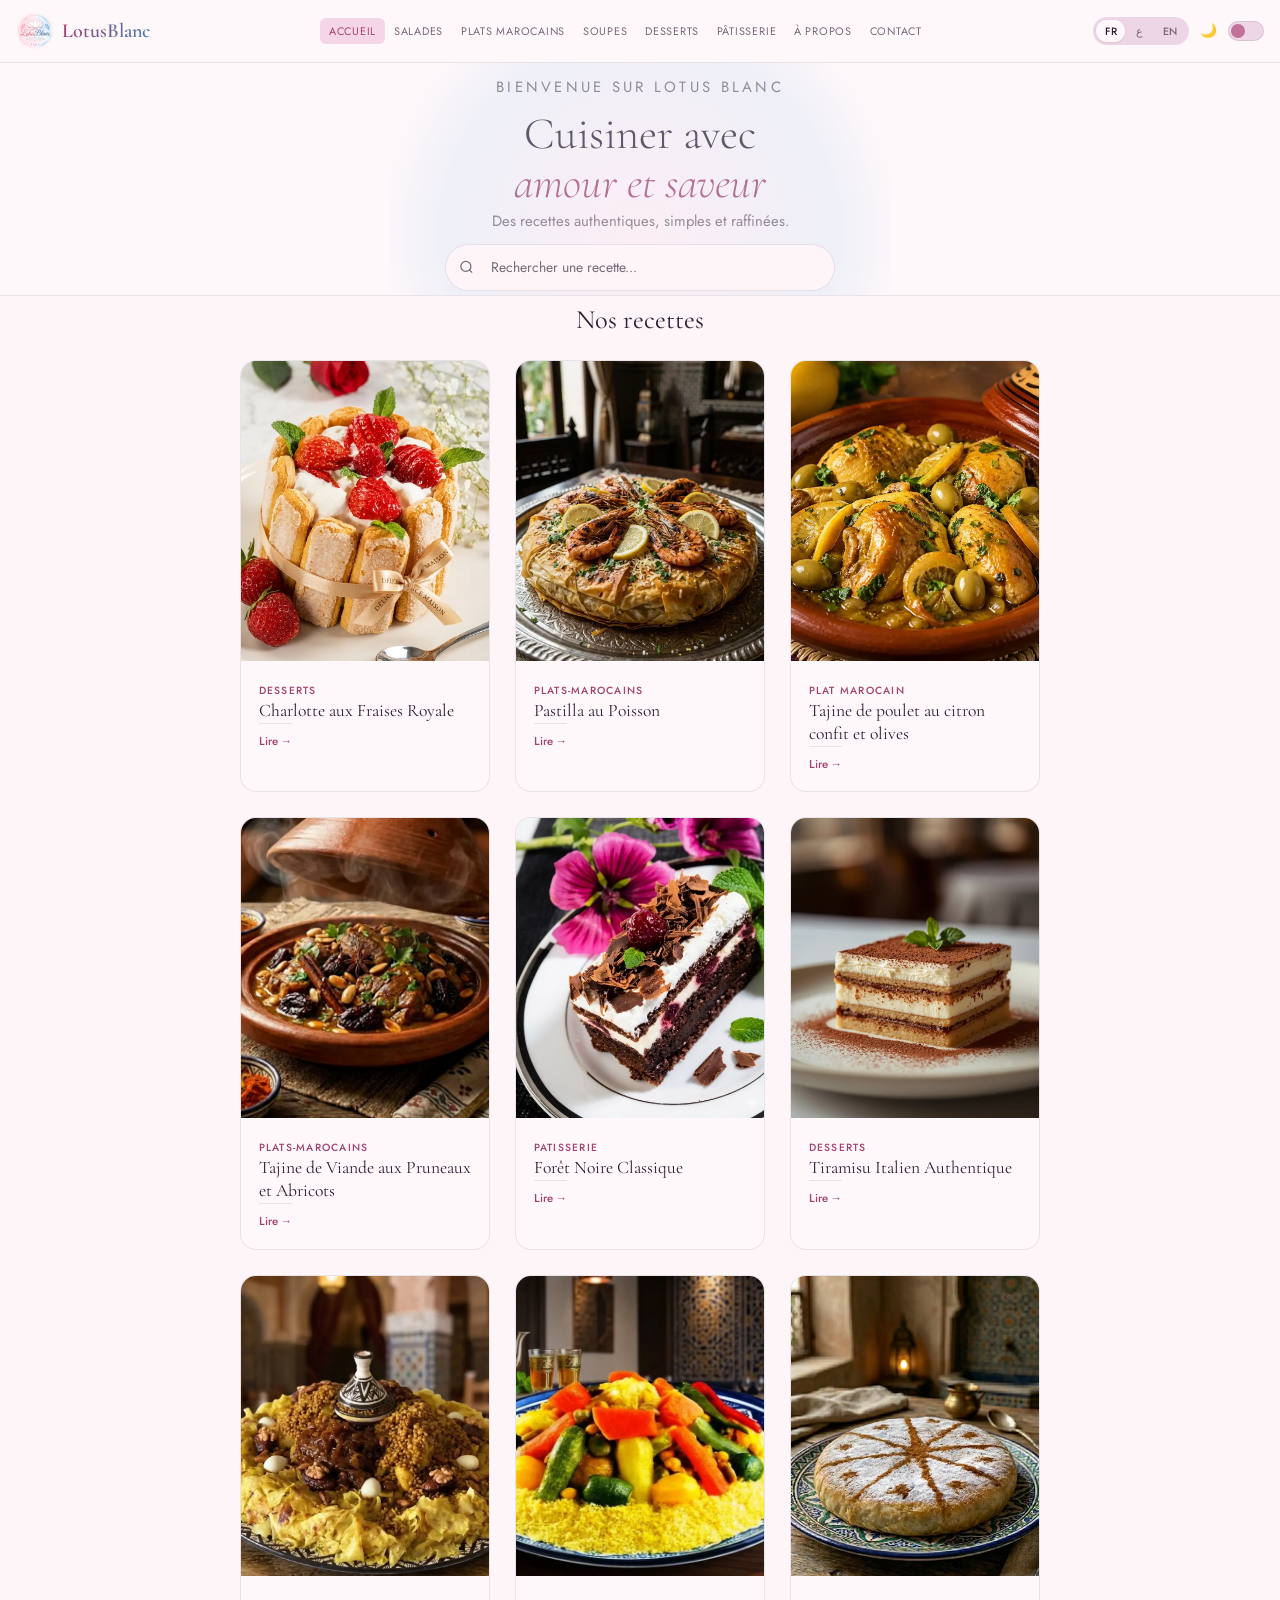
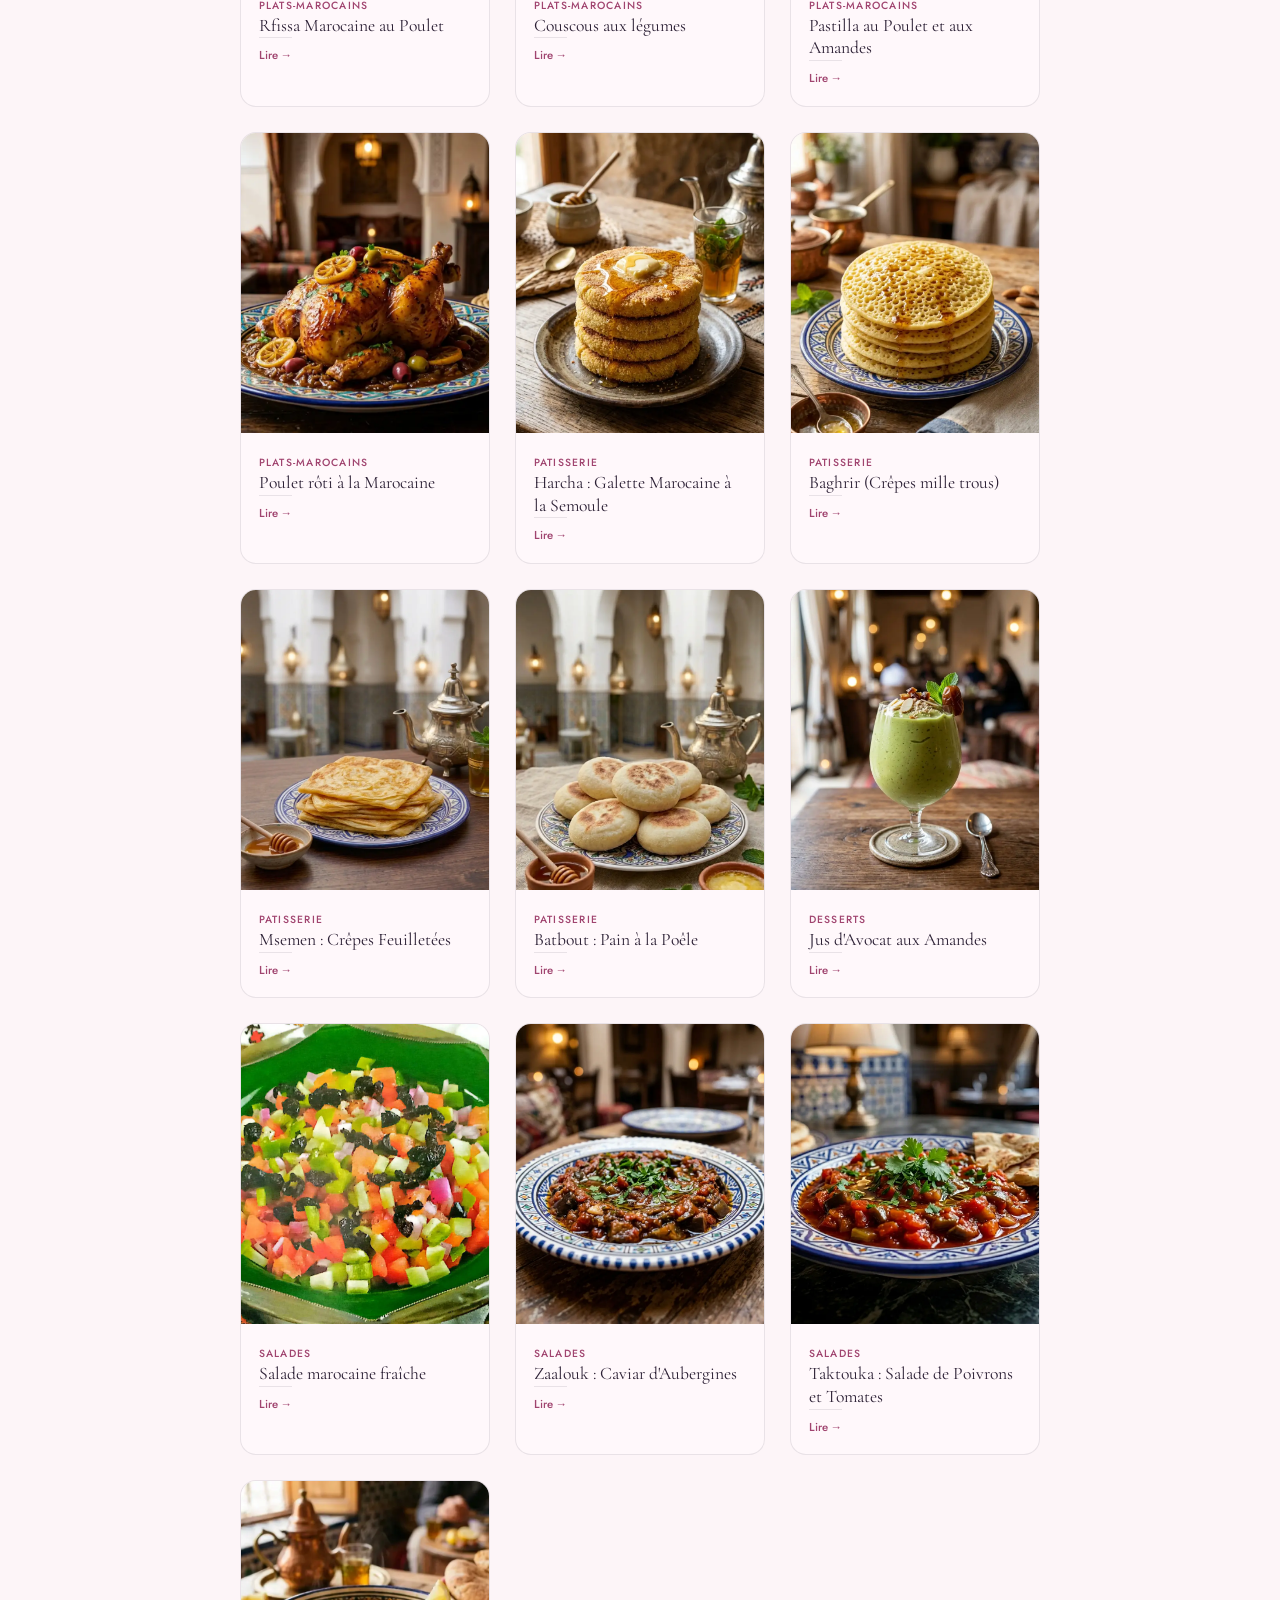
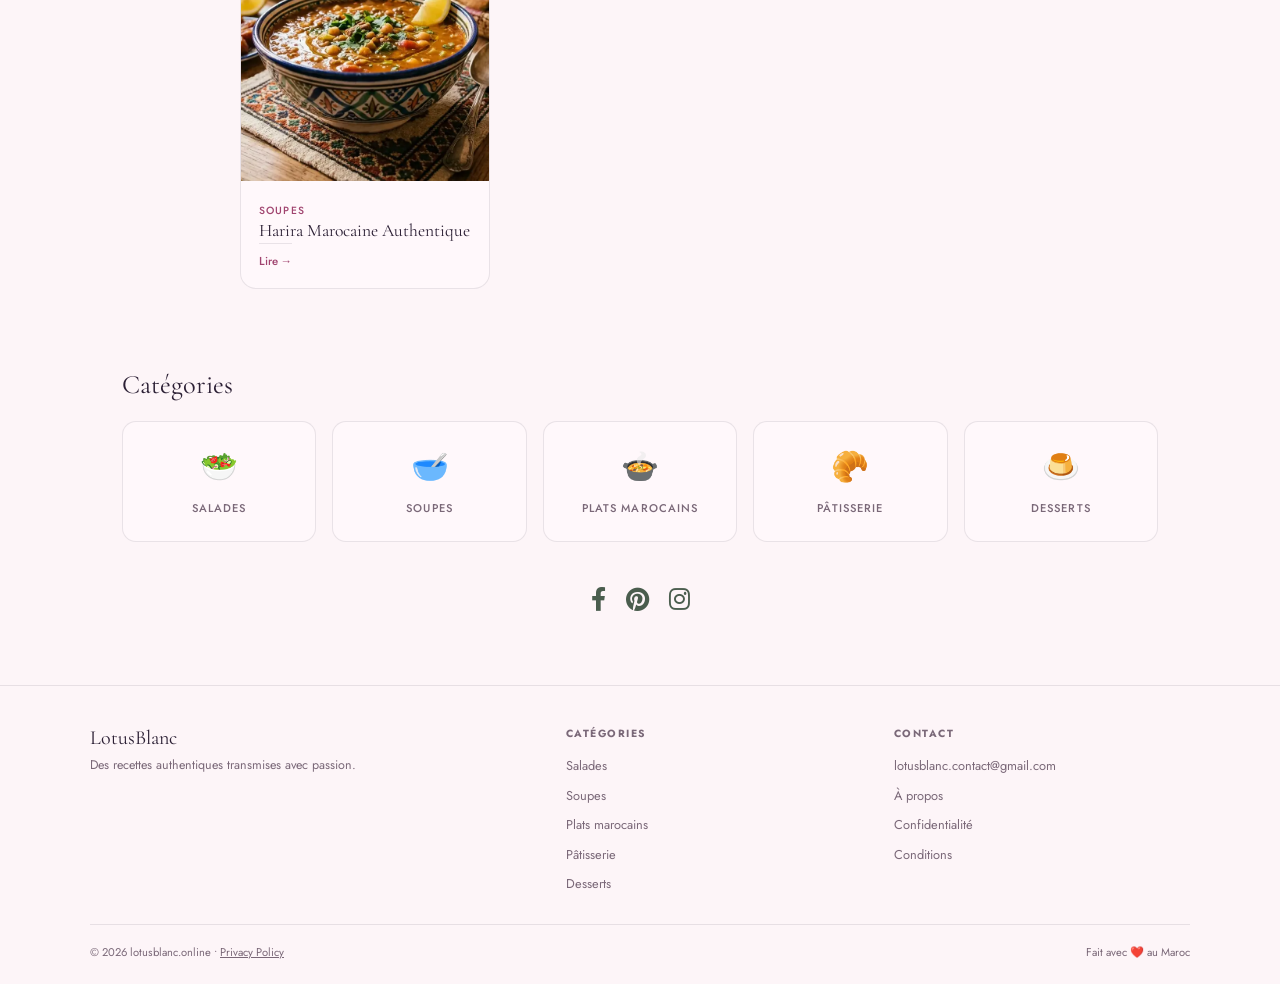
==== commit a3f9fe34: "Update index.html" ====
--- a/index.html
+++ b/index.html
@@ -556,15 +556,7 @@
     <a class="cat-card" href="patisserie.html"><span class="cat-icon">🥐</span><span class="cat-name" data-fr="Pâtisserie" data-ar="حلويات" data-en="Pastry">Pâtisserie</span></a>
     <a class="cat-card" href="desserts.html"><span class="cat-icon">🍮</span><span class="cat-name" data-fr="Desserts" data-ar="تحلية" data-en="Desserts">Desserts</span></a>
   </div>
-</section>
-
-
-<footer>
-  <div class="footer-inner">
-    <div class="footer-brand">
-        <span class="footer-brand-name">LotusBlanc</span>
-        <p class="lang" data-fr="Des recettes authentiques transmises avec passion." data-ar="وصفات أصيلة تنقل بشغف." data-en="Authentic recipes shared with passion.">Des recettes authentiques transmises avec passion.</p>
-    </div>
+    
     <div class="social-links">
     <a href="https://www.facebook.com/profile.php?id=61589765305049" target="_blank" class="social-icon">
         <i class="fab fa-facebook-f"></i>
@@ -578,6 +570,15 @@
         <i class="fab fa-instagram"></i>
     </a>
 </div>
+</section>
+
+
+<footer>
+  <div class="footer-inner">
+    <div class="footer-brand">
+        <span class="footer-brand-name">LotusBlanc</span>
+        <p class="lang" data-fr="Des recettes authentiques transmises avec passion." data-ar="وصفات أصيلة تنقل بشغف." data-en="Authentic recipes shared with passion.">Des recettes authentiques transmises avec passion.</p>
+    </div>
     <div class="footer-col">
         <h4 class="lang" data-fr="Catégories" data-ar="الفئات" data-en="Categories">Catégories</h4>
         <ul>
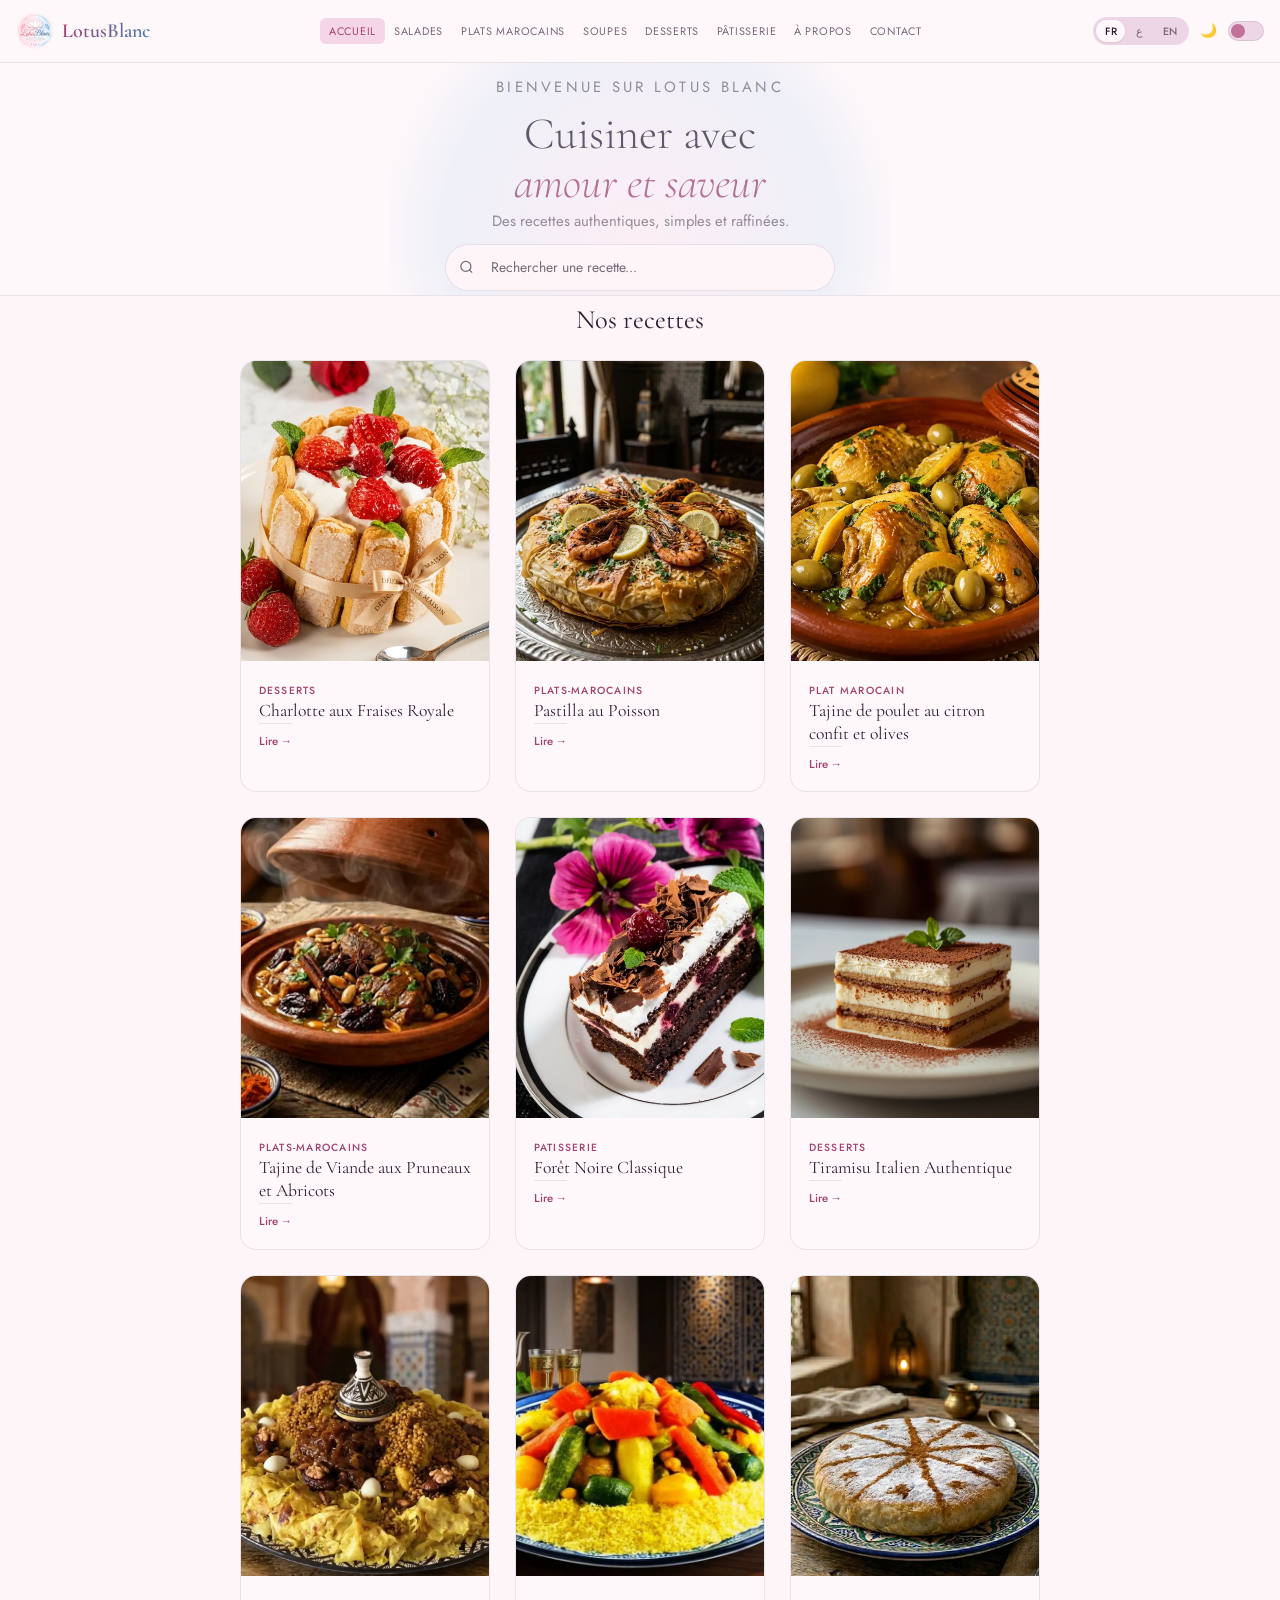
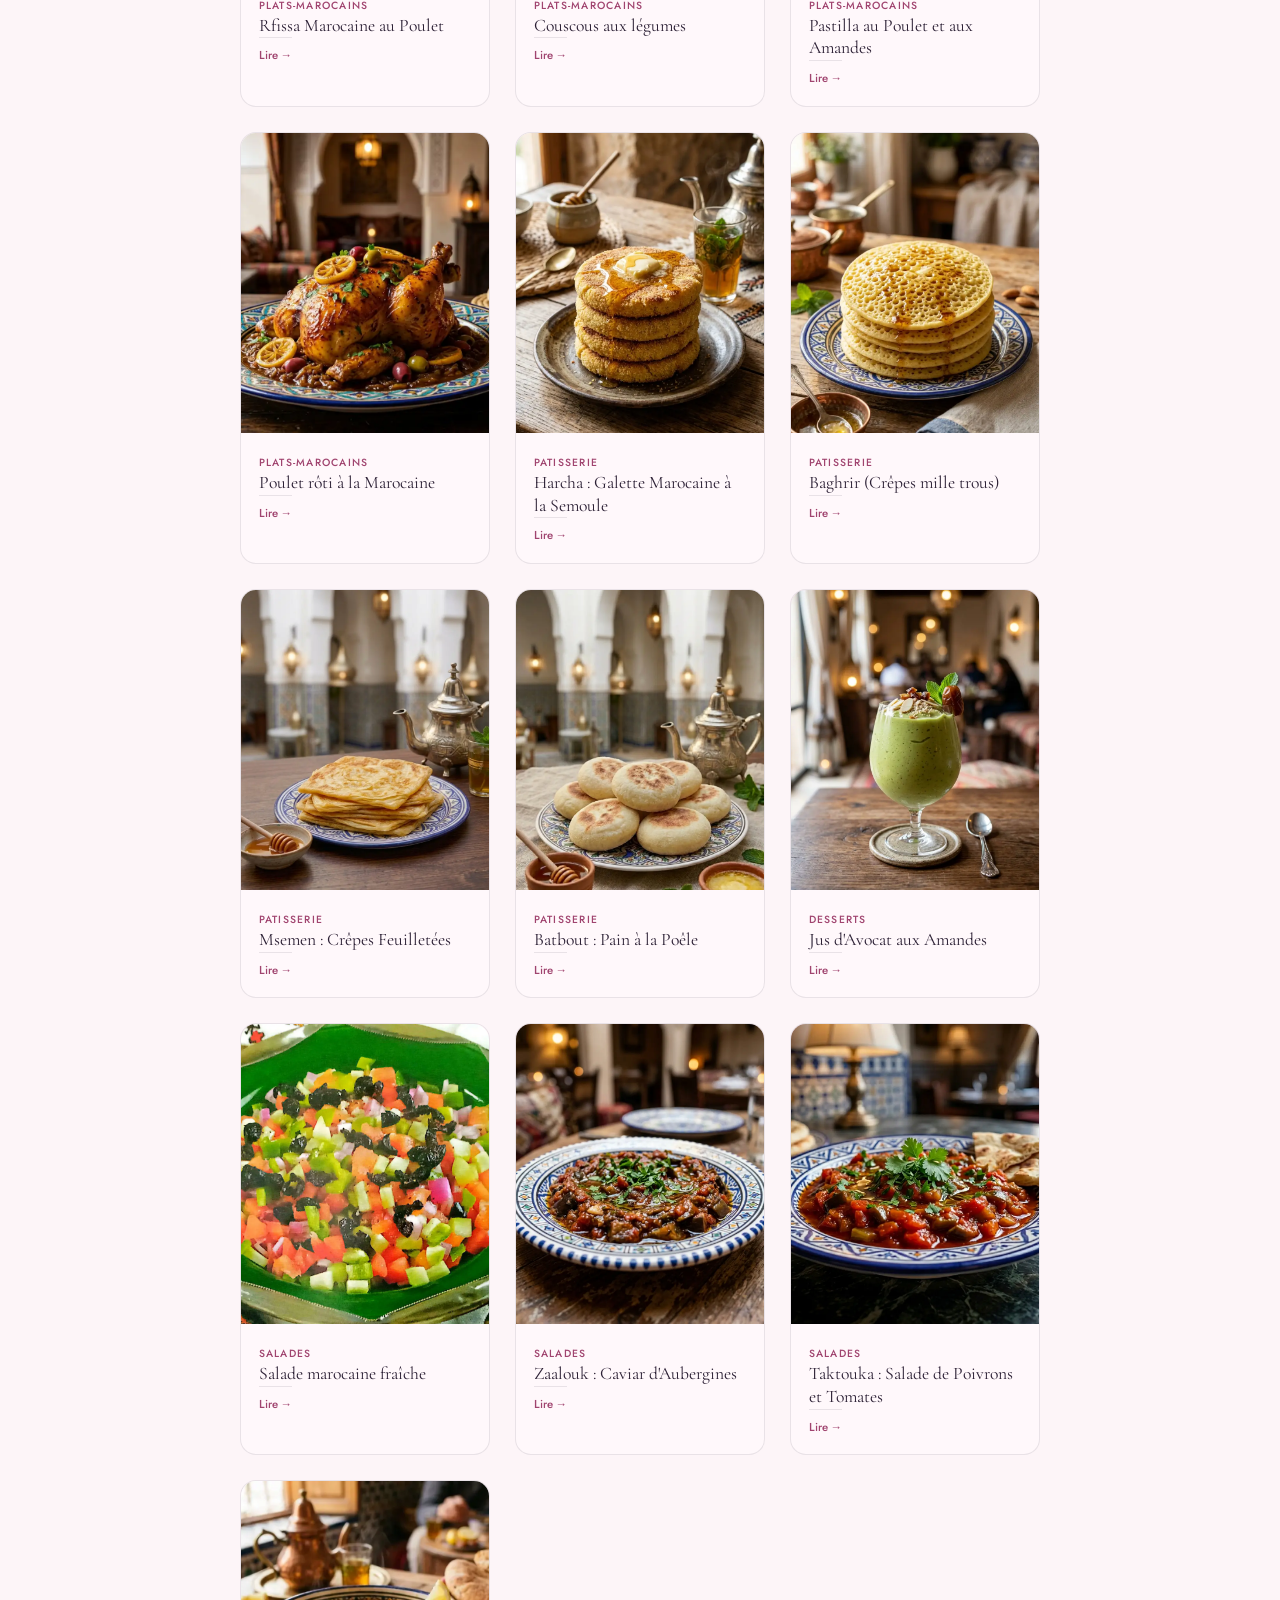
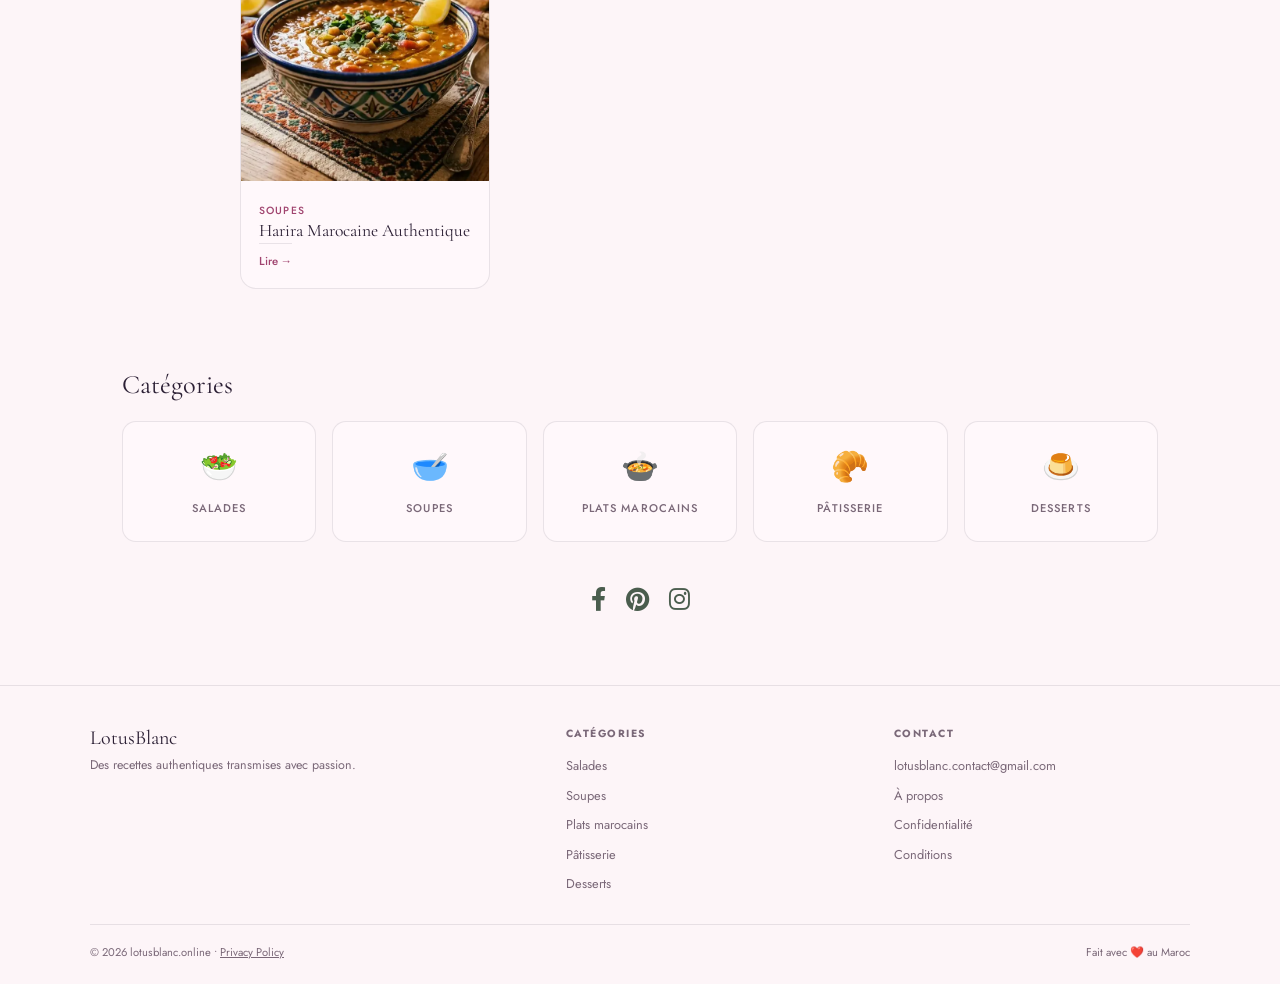
==== commit d96b7d46: "Update index.html" ====
--- a/index.html
+++ b/index.html
@@ -213,7 +213,6 @@
 /* HERO */
 .hero {
     background: var(--warm-white);
-    /* نقصنا الـ padding التحتاني من 1.5rem لـ 0.5rem */
     padding: 0.8rem 1rem 0.3rem !important; 
     text-align: center;
     border-bottom: 1px solid var(--border);
@@ -221,37 +220,121 @@
     overflow: hidden;
     transition: background .3s;
 }
-    .hero + div h2, .hero + div {
-      text-align: center !important;
-            margin-top: 0.5rem !important;
-            margin-bottom: 0.5rem !important;
-        }
-        h2 {
-            margin-top: 10px !important;
-            margin-bottom: 10px !important;
-        }
-.hero::before{content:'';position:absolute;top:-80px;left:50%;transform:translateX(-50%);width:500px;height:500px;background:radial-gradient(circle,#F5D6E6 0%,#C8DDEF 55%,transparent 75%);opacity:.3;pointer-events:none}
-.hero-eyebrow{font-size:.7rem;letter-spacing:.22em;text-transform:uppercase;color:var(--sage-dark);margin-bottom:0.6rem;display:flex;align-items:center;justify-content:center;gap:10px}
-.hero-eyebrow::before,.hero-eyebrow::after{content:'';width:28px;height:1px;background:var(--sage);opacity:.5}
-.hero h1{font-family:'Cormorant Garamond',serif;font-size:clamp(1.8rem,5vw,2.8rem);font-weight:300;line-height:1.1;color:var(--charcoal);margin-bottom:0.3rem}
-.hero h1 em{font-style:italic;color:var(--sage-dark)}
-.hero>p {
+
+.hero + div h2, .hero + div {
+    text-align: center !important;
+    margin-top: 0.5rem !important;
+    margin-bottom: 0.5rem !important;
+}
+
+h2 {
+    margin-top: 10px !important;
+    margin-bottom: 10px !important;
+}
+
+/* تعديل الهالة (Glow) باش تولي ذكية */
+.hero::before {
+    content: '';
+    position: absolute;
+    top: -80px;
+    left: 50%;
+    transform: translateX(-50%);
+    width: 500px;
+    height: 500px;
+    /* استعملنا Variables عوض الألوان الثابتة */
+    background: radial-gradient(circle, var(--sage-light) 0%, var(--gold-light) 55%, transparent 75%);
+    opacity: 0.3;
+    pointer-events: none;
+    transition: opacity 0.3s, background 0.3s;
+}
+
+/* تنقيص جهد الهالة في الـ Dark Mode باش ما تبقاش بقعة بيضاء */
+[data-theme="dark"] .hero::before {
+    opacity: 0.1; /* خففنا الضو بزاف */
+    background: radial-gradient(circle, var(--sage) 0%, transparent 70%);
+}
+
+.hero-eyebrow {
+    font-size: .7rem;
+    letter-spacing: .22em;
+    text-transform: uppercase;
+    color: var(--sage-dark);
+    margin-bottom: 0.6rem;
+    display: flex;
+    align-items: center;
+    justify-content: center;
+    gap: 10px;
+}
+
+.hero-eyebrow::before, .hero-eyebrow::after {
+    content: '';
+    width: 28px;
+    height: 1px;
+    background: var(--sage);
+    opacity: .5;
+}
+
+.hero h1 {
+    font-family: 'Cormorant Garamond', serif;
+    font-size: clamp(1.8rem, 5vw, 2.8rem);
+    font-weight: 300;
+    line-height: 1.1;
+    color: var(--charcoal);
+    margin-bottom: 0.3rem;
+}
+
+/* تعديل الكلمة المائلة في الـ Dark Mode */
+.hero h1 em {
+    font-style: italic;
+    color: var(--sage-dark);
+    transition: color 0.3s;
+}
+
+.hero > p {
     font-size: .93rem;
     color: var(--muted);
     max-width: 460px;
-    /* 0.2rem للفوق، auto للجناب باش يبقى في الوسط، و 0.8rem للتحت */
     margin: 0.2rem auto 0.8rem !important; 
     line-height: 1.2;
-    text-align: center; /* هادي كتأكد أن النص لداخل ممركز */
-    display: block; /* هادي كتأكد أن الـ margin auto غتخدم */
-}
-    .search-wrap{max-width:390px;margin:0 auto !important;position:relative}
-.search-wrap input{width:100%;padding:.78rem 1.2rem .78rem 2.8rem;border:1px solid var(--border);border-radius:50px;background:var(--body-bg);font-family:'Jost',sans-serif;font-size:.87rem;color:var(--charcoal);outline:none;transition:border-color .2s,background .3s}
-.search-wrap input:focus{border-color:var(--sage);box-shadow:0 0 0 3px rgba(192,114,154,.12)}
-.search-wrap input::placeholder{color:var(--muted)}
-.search-icon{position:absolute;left:.9rem;top:50%;transform:translateY(-50%);color:var(--muted)}
-
-/* NEWSLETTER */
+    text-align: center;
+    display: block;
+}
+
+.search-wrap {
+    max-width: 390px;
+    margin: 0 auto !important;
+    position: relative;
+}
+
+.search-wrap input {
+    width: 100%;
+    padding: .78rem 1.2rem .78rem 2.8rem;
+    border: 1px solid var(--border);
+    border-radius: 50px;
+    background: var(--body-bg);
+    font-family: 'Jost', sans-serif;
+    font-size: .87rem;
+    color: var(--charcoal);
+    outline: none;
+    transition: border-color .2s, background .3s, box-shadow 0.2s;
+}
+
+.search-wrap input:focus {
+    border-color: var(--sage);
+    box-shadow: 0 0 0 3px rgba(192, 114, 154, 0.12);
+}
+
+.search-wrap input::placeholder {
+    color: var(--muted);
+}
+
+.search-icon {
+    position: absolute;
+    left: .9rem;
+    top: 50%;
+    transform: translateY(-50%);
+    color: var(--muted);
+}/* NEWSLETTER */
 .newsletter{background:var(--sage-dark);padding:3.5rem 2rem;text-align:center;margin-top:3rem}
 .newsletter h2{font-family:'Cormorant Garamond',serif;font-size:1.9rem;font-weight:300;color:white;margin-bottom:.5rem}
 .newsletter p{font-size:.85rem;color:rgba(255,255,255,.65);margin-bottom:1.3rem}
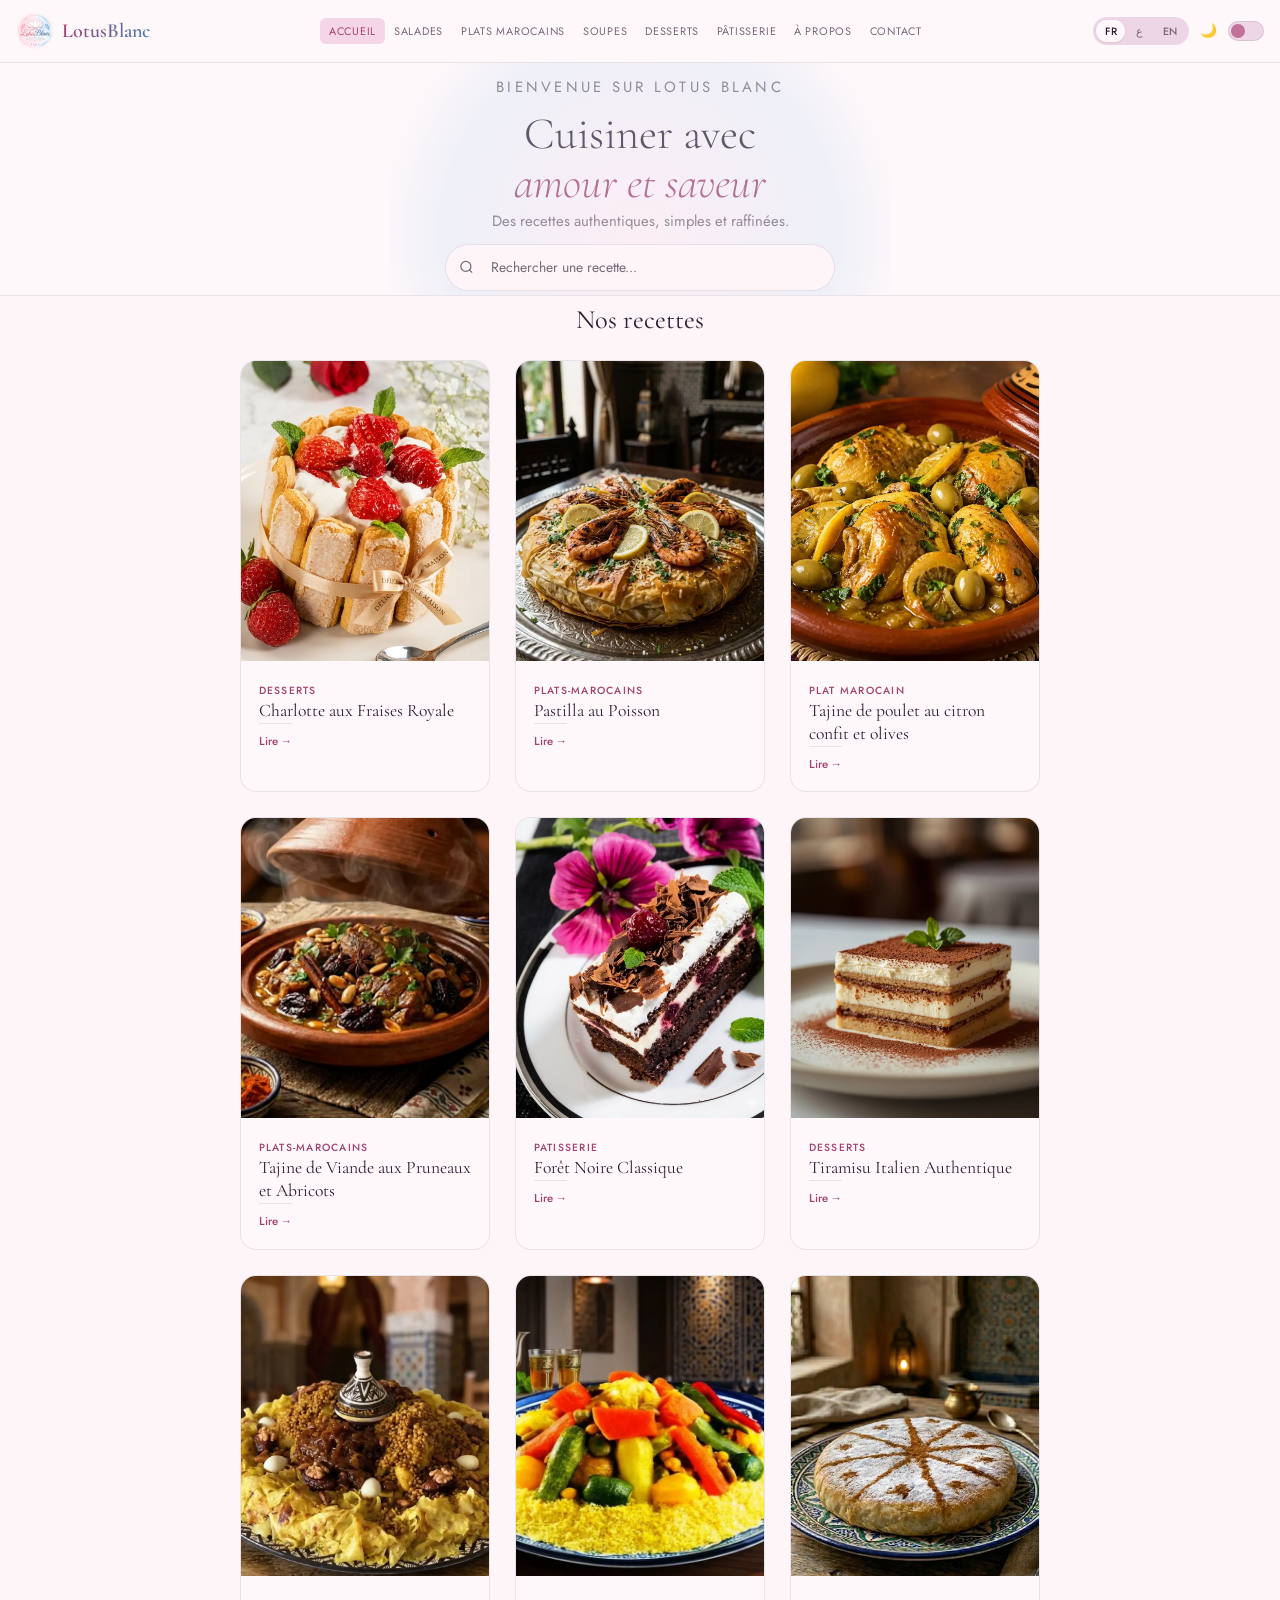
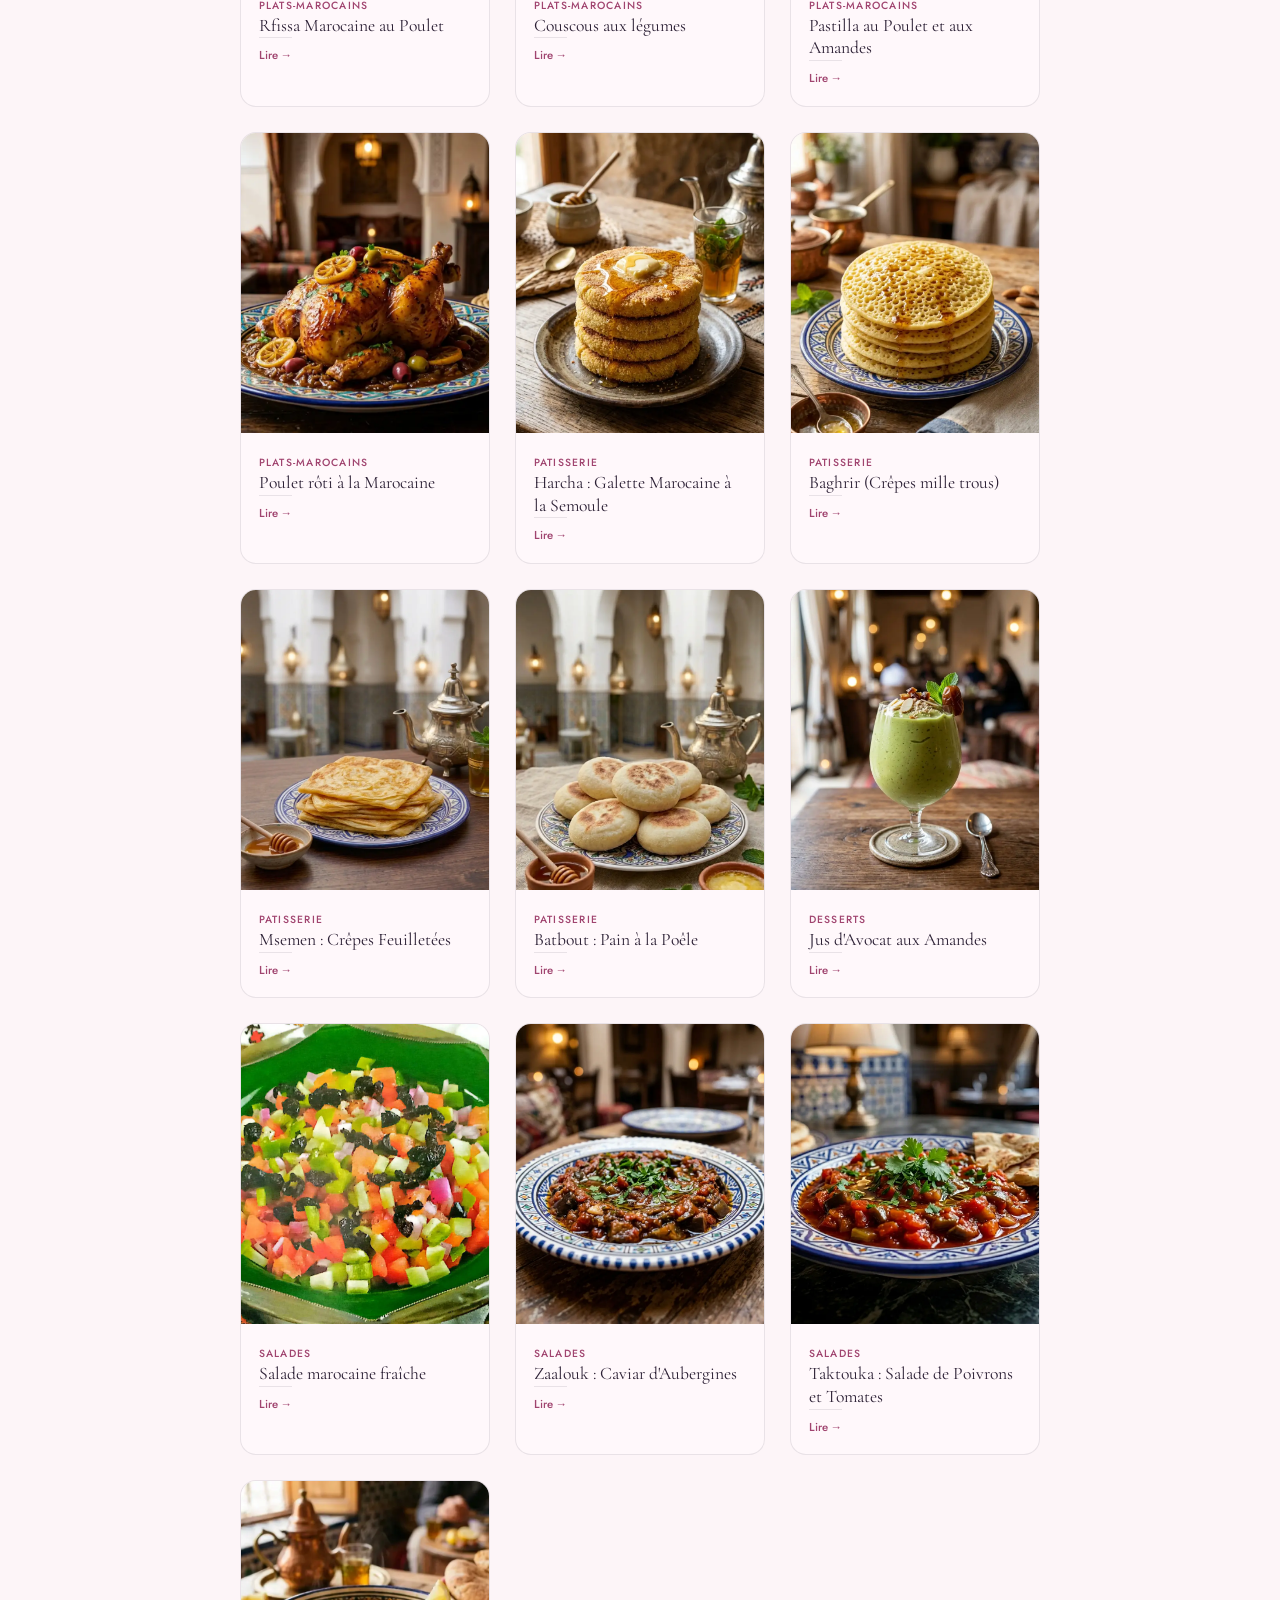
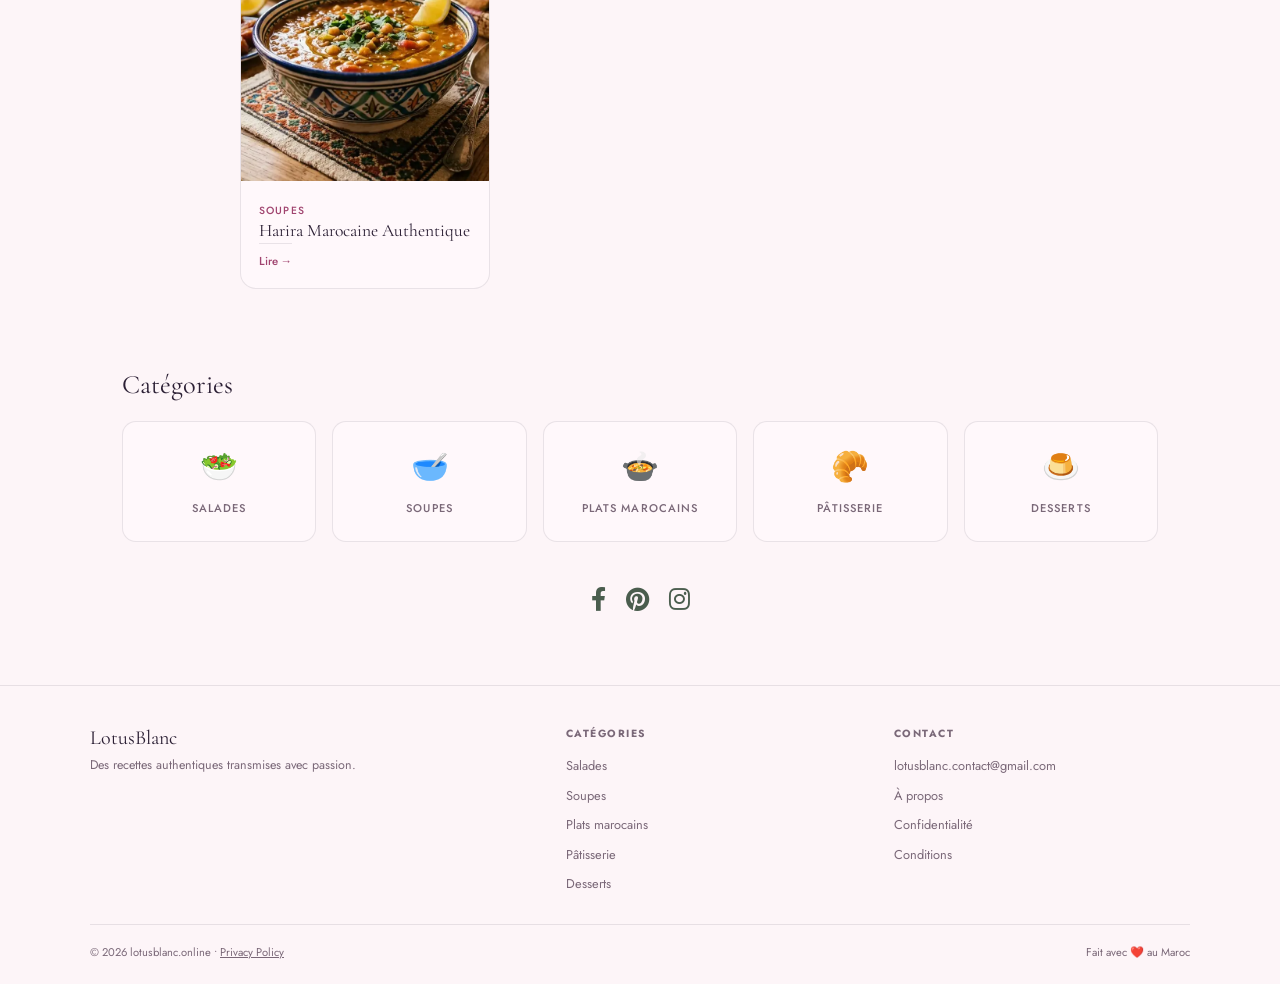
==== commit 598d661f: "Update index.html" ====
--- a/index.html
+++ b/index.html
@@ -641,7 +641,7 @@
   </div>
     
     <div class="social-links">
-    <a href="https://www.facebook.com/profile.php?id=61589765305049" target="_blank" class="social-icon">
+    <a href="https://www.facebook.com/profile.php?id=61589518094362" target="_blank" class="social-icon">
         <i class="fab fa-facebook-f"></i>
     </a>
     
